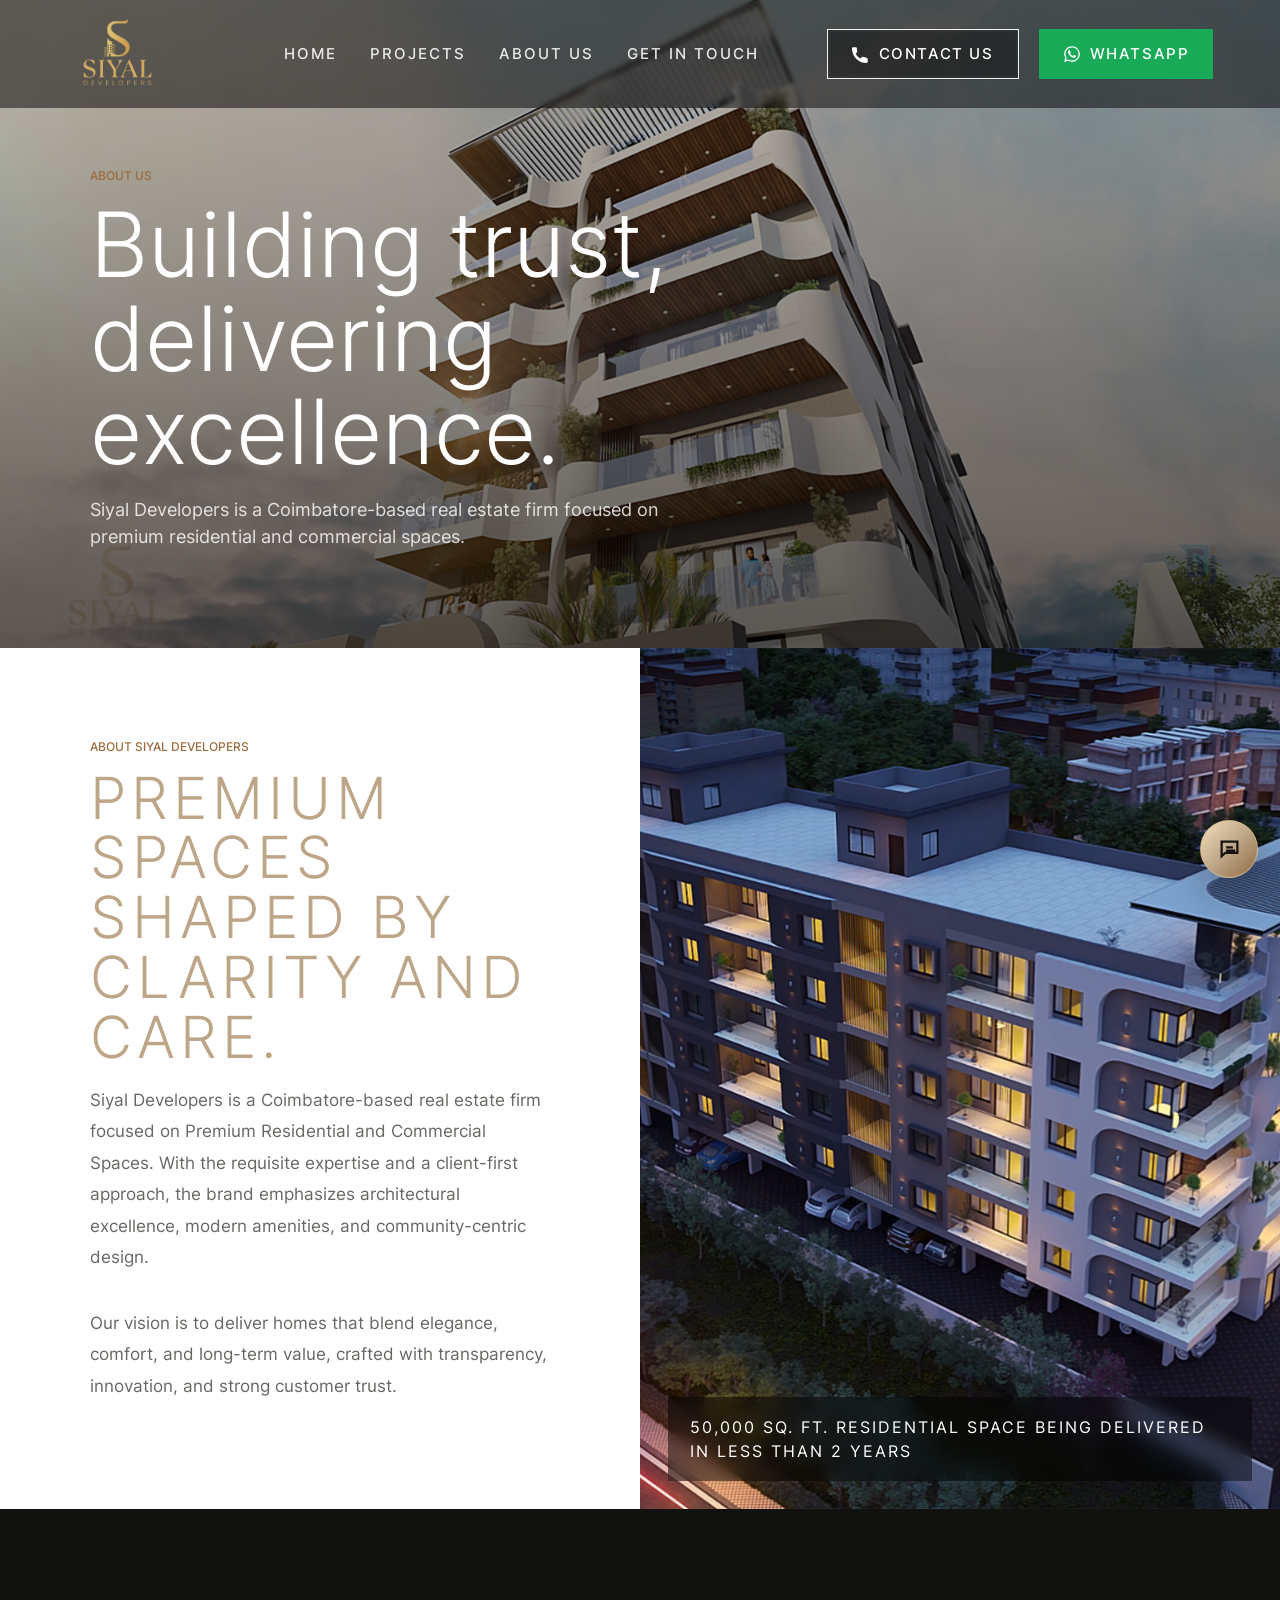
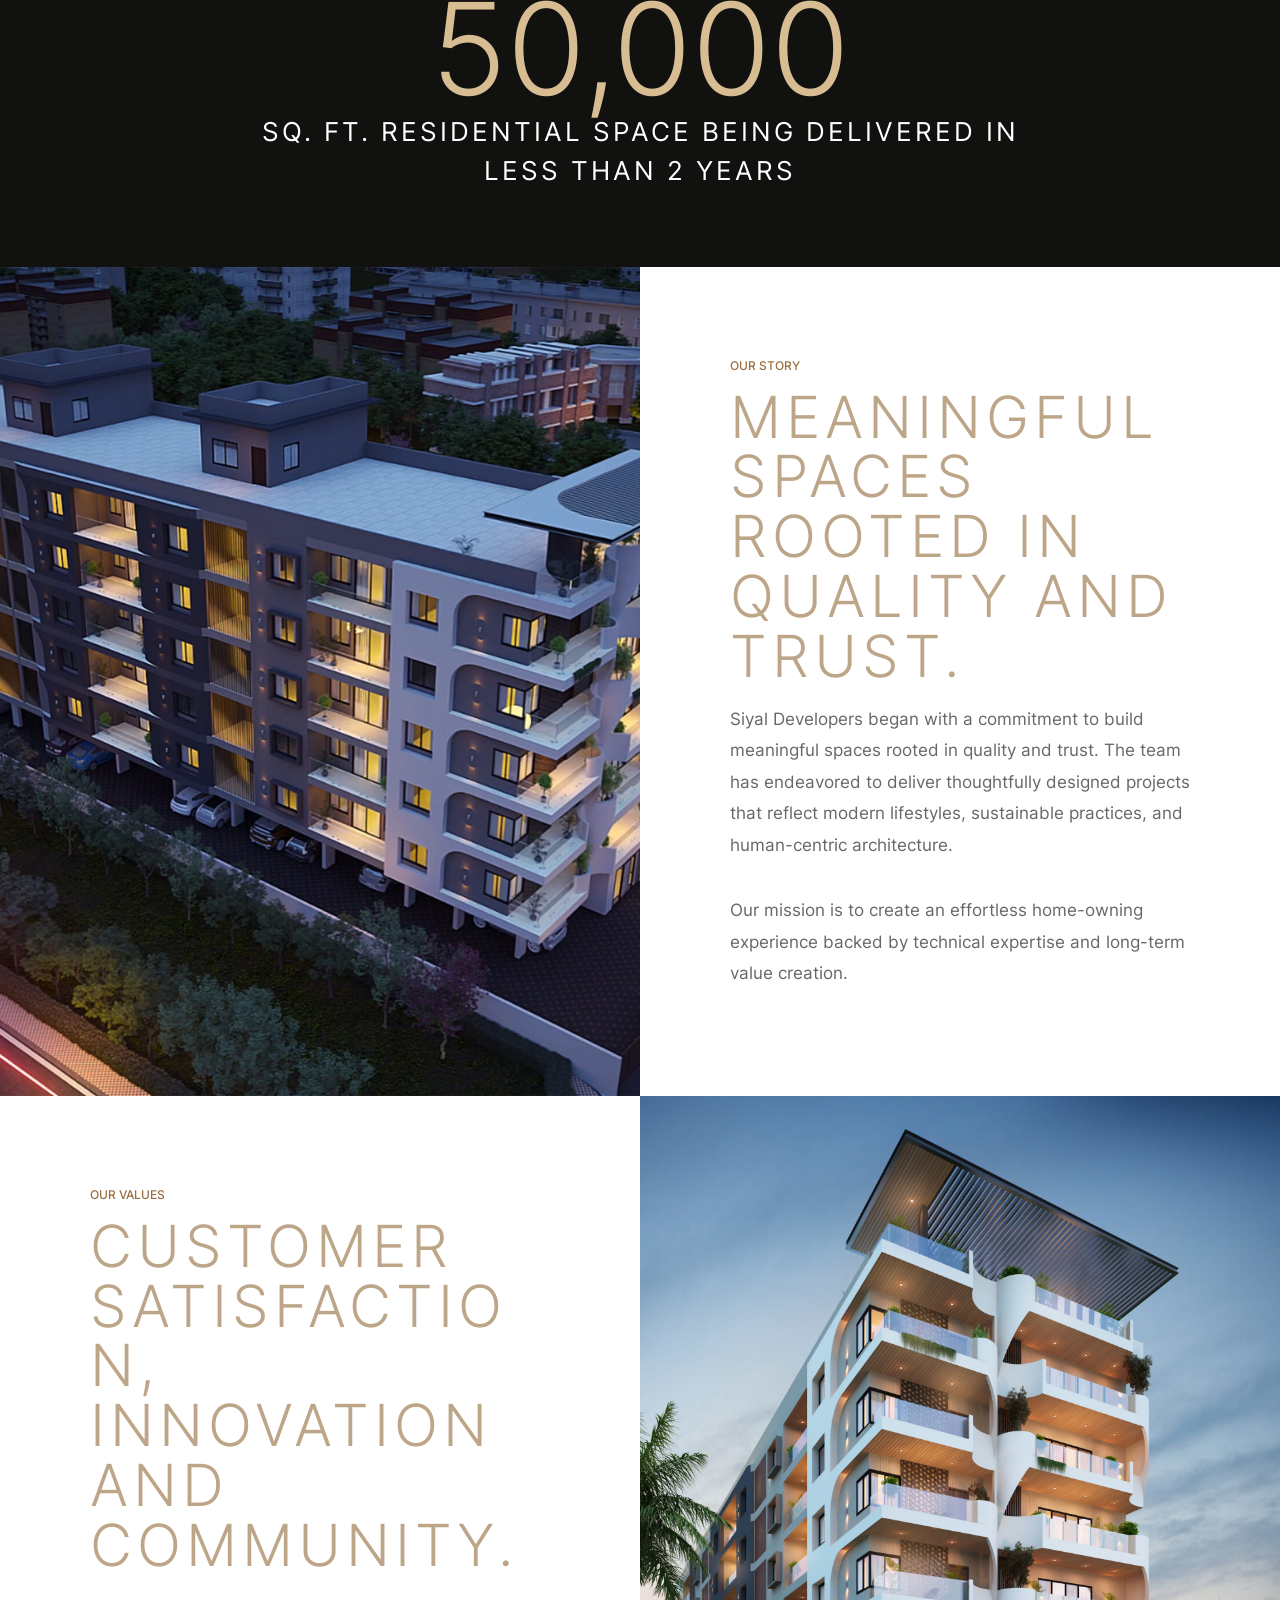
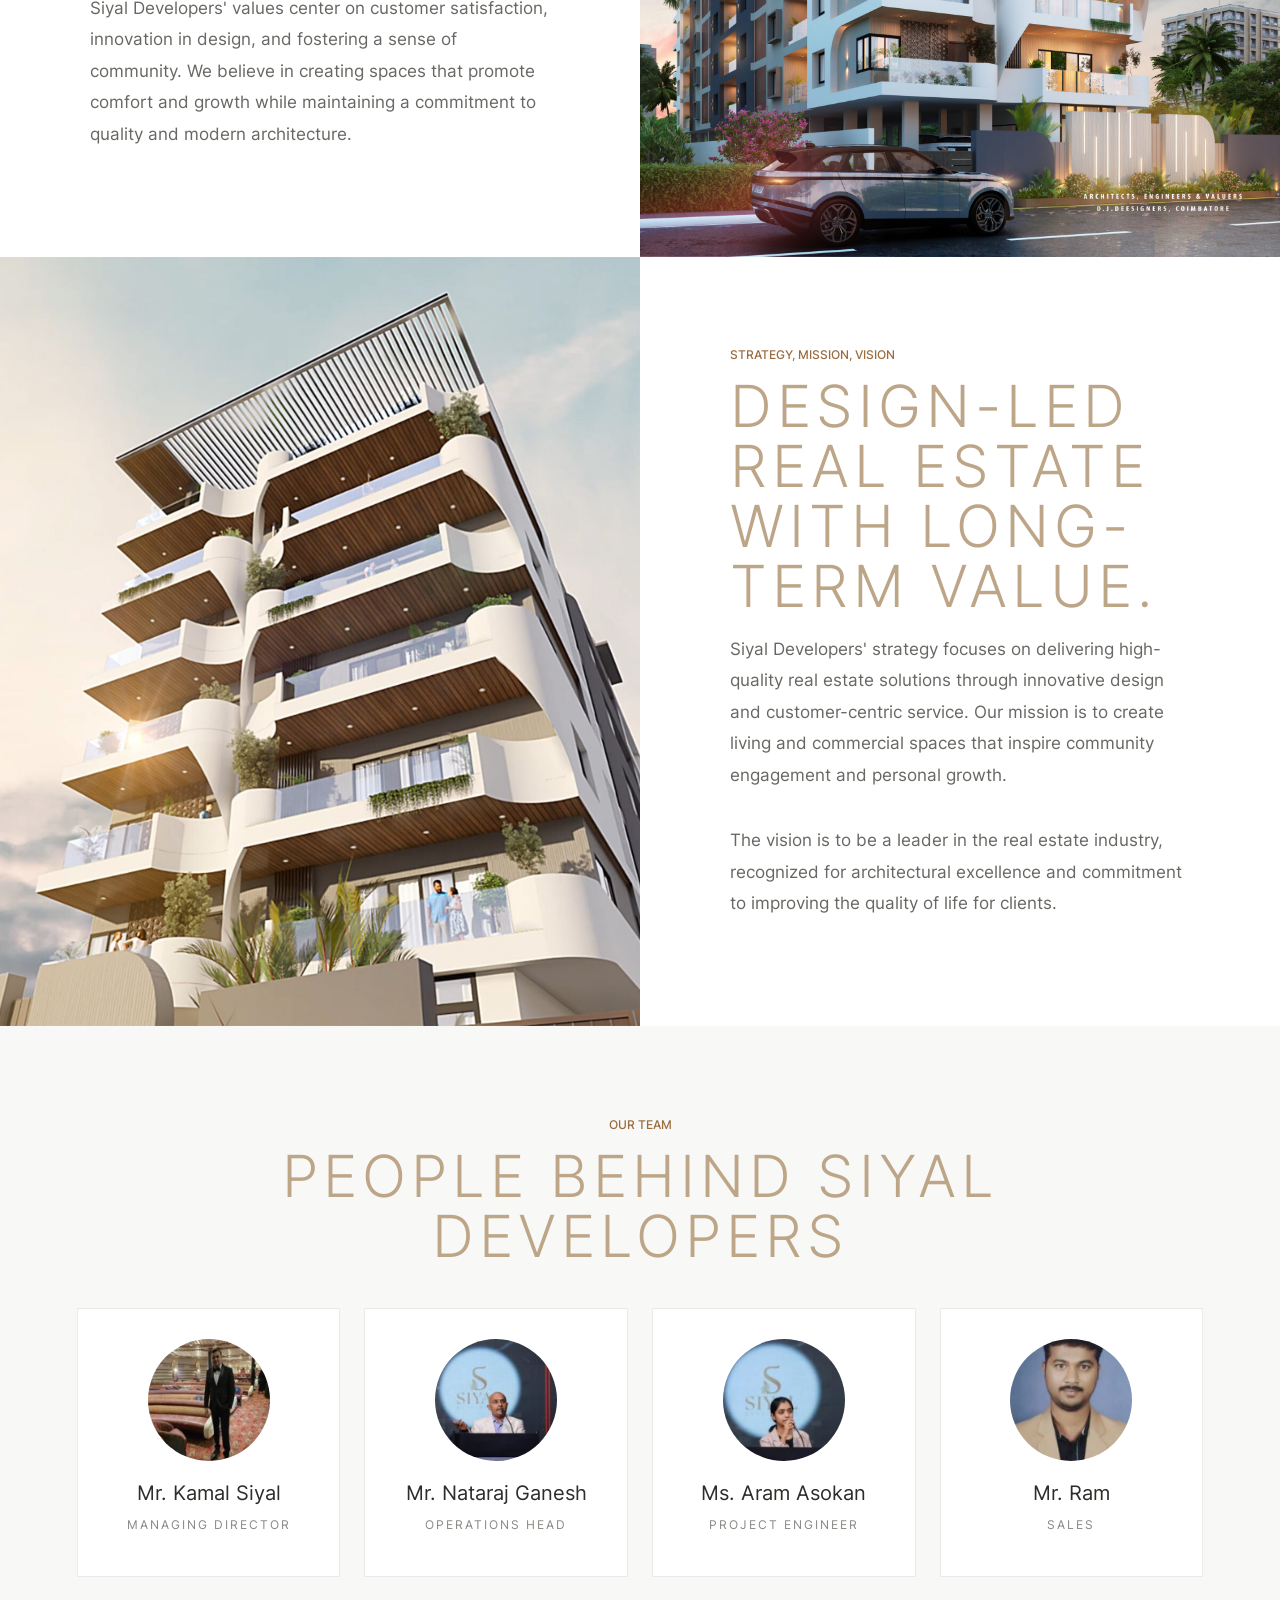
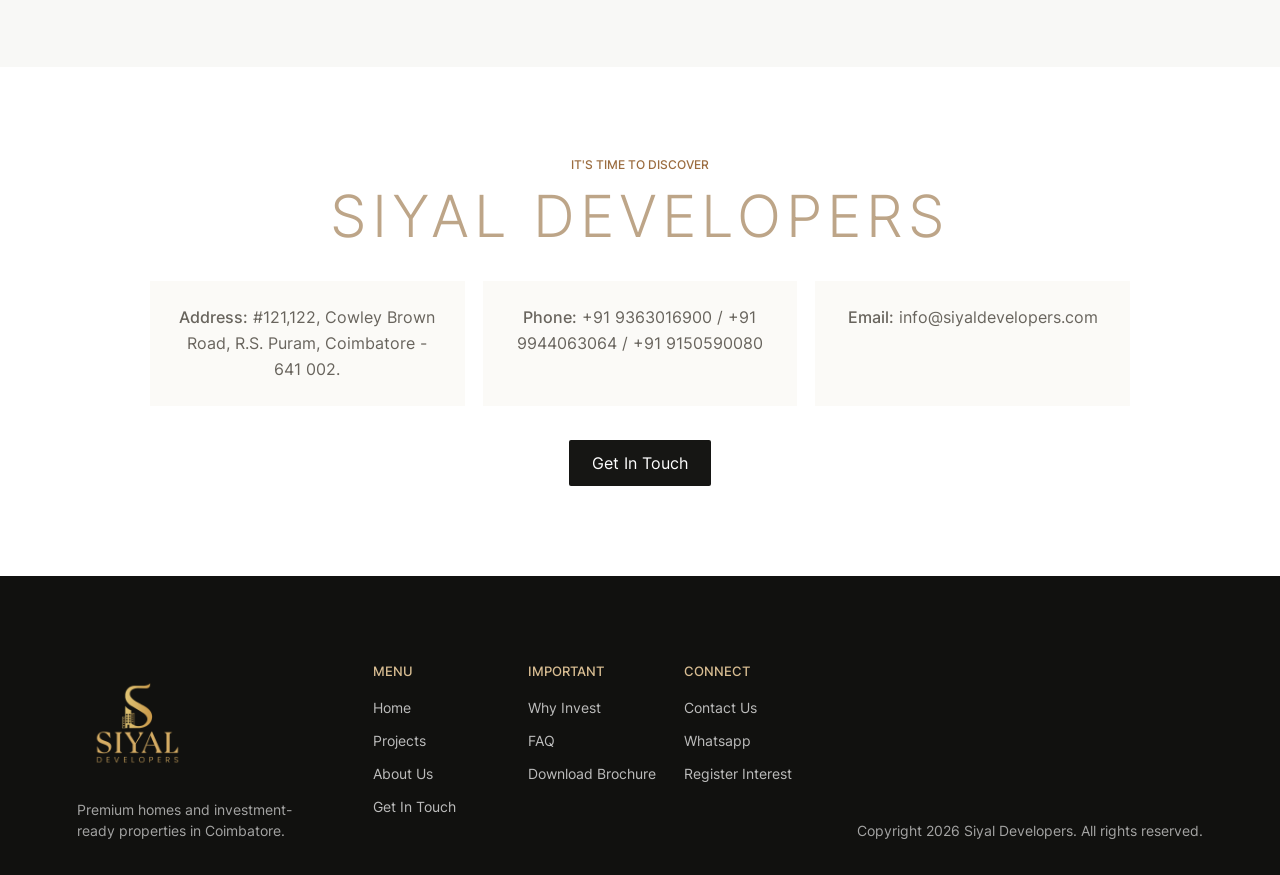
==== about.html @ ddb44e25 "Build fresh Siyal Developers website" ====
<!doctype html>
<html lang="en">
<head>
  <meta charset="utf-8">
  <meta name="viewport" content="width=device-width, initial-scale=1">
  <title>About Us | Siyal Developers</title>
  <meta name="description" content="About Siyal Developers, a Coimbatore-based real estate firm focused on premium residential and commercial spaces.">
  <link rel="icon" href="assets/images/favicon.png">
  <link rel="preload" href="assets/fonts/Inter-Regular.woff2" as="font" type="font/woff2" crossorigin>
  <link rel="stylesheet" href="assets/css/styles.css">
</head>
<body>
  <header class="site-header" data-header>
    <button class="menu-toggle" type="button" aria-label="Open menu" aria-controls="primary-nav" aria-expanded="false" data-menu-toggle>
      <span></span><span></span><span></span>
    </button>
    <a class="brand" href="index.html#home" aria-label="Siyal Developers home">
      <img src="assets/images/siyal-logo.png" alt="Siyal Developers">
    </a>
    <nav class="nav-links" id="primary-nav" data-nav>
      <a href="index.html#home">Home</a>
      <a href="projects.html">Projects</a>
      <a href="about.html">About Us</a>
      <a href="index.html#contact">Get In Touch</a>
    </nav>
    <div class="header-actions">
      <a class="contact-link" href="tel:+919363016900" aria-label="Call Siyal Developers">
        <svg class="nav-svg" viewBox="0 0 512 512" aria-hidden="true"><path d="M391.1 351.1c-26.2 0-51.9-4.1-76.1-12.1-11.8-4-25.1-.9-33.8 7.8l-46.9 35.4c-54.1-28.9-98.4-73.1-127.2-127.2l34.4-45.8c9.7-8.8 12.8-22.5 8.8-34.6-8.1-24.2-12.1-49.8-12.1-76.1 0-18.8-15.2-34.1-34.1-34.1H34.1C15.2 64.4 0 79.6 0 98.5 0 326.8 185.2 512 413.5 512c18.8 0 34.1-15.2 34.1-34.1v-70.7c-.1-18.8-15.3-34.1-34.2-34.1z"/></svg>
        <span class="desktop-label">Contact Us</span>
      </a>
      <a class="whatsapp-link" href="https://wa.me/919363016900?text=Hi" target="_blank" rel="noopener" aria-label="WhatsApp Siyal Developers">
        <svg class="nav-svg" viewBox="0 0 448 512" aria-hidden="true"><path d="M380.9 97.1C339 55.1 283.2 32 223.9 32 101.5 32 1.9 131.6 1.9 254c0 39.1 10.2 77.3 29.6 111L0 480l117.7-30.9c32.4 17.7 68.9 27 106.1 27h.1c122.3 0 224.1-99.6 224.1-222 0-59.3-25.2-115-67.1-157zm-157 341.6c-33.2 0-65.7-8.9-94-25.7l-6.7-4-69.8 18.3L72 359.2l-4.4-7c-18.5-29.4-28.2-63.3-28.2-98.2 0-101.7 82.8-184.5 184.6-184.5 49.3 0 95.6 19.2 130.4 54.1 34.8 34.9 56.2 81.2 56.1 130.5 0 101.8-84.9 184.6-186.6 184.6zm101.2-138.2c-5.5-2.8-32.8-16.2-37.9-18-5.1-1.9-8.8-2.8-12.5 2.8-3.7 5.5-14.3 18-17.6 21.8-3.2 3.7-6.5 4.2-12 1.4-32.6-16.3-54-29.1-75.5-66-5.7-9.8 5.7-9.1 16.3-30.3 1.8-3.7.9-6.9-.5-9.7-1.4-2.8-12.5-30.1-17.1-41.2-4.5-10.8-9.1-9.3-12.5-9.5-3.2-.2-6.9-.2-10.6-.2-3.7 0-9.7 1.4-14.8 6.9-5.1 5.5-19.4 19-19.4 46.3s19.9 53.7 22.6 57.4c2.8 3.7 39.1 59.7 94.8 83.8 35.2 15.2 49 16.5 66.6 13.9 10.7-1.6 32.8-13.4 37.4-26.4 4.6-13 4.6-24.1 3.2-26.4-1.3-2.5-5-3.9-10.5-6.6z"/></svg>
        <span class="desktop-label">Whatsapp</span>
      </a>
    </div>
  </header>

  <main class="about-page" data-page-content>
    <section class="about-hero">
      <div>
        <p class="eyebrow">About Us</p>
        <h1>Building trust, delivering excellence.</h1>
        <p>Siyal Developers is a Coimbatore-based real estate firm focused on premium residential and commercial spaces.</p>
      </div>
    </section>

    <section class="about-split">
      <div class="about-copy">
        <p class="eyebrow">About Siyal Developers</p>
        <h2>Premium spaces shaped by clarity and care.</h2>
        <p>Siyal Developers is a Coimbatore-based real estate firm focused on Premium Residential and Commercial Spaces. With the requisite expertise and a client-first approach, the brand emphasizes architectural excellence, modern amenities, and community-centric design.</p>
        <p>Our vision is to deliver homes that blend elegance, comfort, and long-term value, crafted with transparency, innovation, and strong customer trust.</p>
      </div>
      <div class="about-media about-video-fallback">
        <img src="assets/about/story-night-view.jpg" alt="Siyal residential night view">
        <span>50,000 Sq. ft. residential space being delivered in less than 2 years</span>
      </div>
    </section>

    <section class="about-stat">
      <strong>50,000</strong>
      <span>Sq. ft. residential space being delivered in less than 2 years</span>
    </section>

    <section class="about-split about-split-alt">
      <div class="about-media"><img src="assets/about/story-night-view.jpg" alt="Siyal project night view"></div>
      <div class="about-copy">
        <p class="eyebrow">Our Story</p>
        <h2>Meaningful spaces rooted in quality and trust.</h2>
        <p>Siyal Developers began with a commitment to build meaningful spaces rooted in quality and trust. The team has endeavored to deliver thoughtfully designed projects that reflect modern lifestyles, sustainable practices, and human-centric architecture.</p>
        <p>Our mission is to create an effortless home-owning experience backed by technical expertise and long-term value creation.</p>
      </div>
    </section>

    <section class="about-split">
      <div class="about-copy">
        <p class="eyebrow">Our Values</p>
        <h2>Customer satisfaction, innovation and community.</h2>
        <p>Siyal Developers' values center on customer satisfaction, innovation in design, and fostering a sense of community. We believe in creating spaces that promote comfort and growth while maintaining a commitment to quality and modern architecture.</p>
      </div>
      <div class="about-media"><img src="assets/about/values-view.jpg" alt="Siyal architectural view"></div>
    </section>

    <section class="about-split about-split-alt">
      <div class="about-media"><img src="assets/about/strategy-view.jpg" alt="Siyal project view"></div>
      <div class="about-copy">
        <p class="eyebrow">Strategy, Mission, Vision</p>
        <h2>Design-led real estate with long-term value.</h2>
        <p>Siyal Developers' strategy focuses on delivering high-quality real estate solutions through innovative design and customer-centric service. Our mission is to create living and commercial spaces that inspire community engagement and personal growth.</p>
        <p>The vision is to be a leader in the real estate industry, recognized for architectural excellence and commitment to improving the quality of life for clients.</p>
      </div>
    </section>

    <section class="team-section">
      <p class="eyebrow">Our Team</p>
      <h2>People behind Siyal Developers</h2>
      <div class="team-grid">
        <article><img src="assets/about/team-kamal.jpeg" alt="Mr. Kamal Siyal"><h3>Mr. Kamal Siyal</h3><p>Managing Director</p></article>
        <article><img src="assets/about/team-nataraj.jpeg" alt="Mr. Nataraj Ganesh"><h3>Mr. Nataraj Ganesh</h3><p>Operations Head</p></article>
        <article><img src="assets/about/team-aram.jpeg" alt="Ms. Aram Asokan"><h3>Ms. Aram Asokan</h3><p>Project Engineer</p></article>
        <article><img src="assets/about/team-ram.jpeg" alt="Mr. Ram"><h3>Mr. Ram</h3><p>Sales</p></article>
      </div>
    </section>

    <section class="about-contact">
      <div>
        <p class="eyebrow">It's time to discover</p>
        <h2>Siyal Developers</h2>
      </div>
      <div class="about-contact-grid">
        <p><strong>Address:</strong> #121,122, Cowley Brown Road, R.S. Puram, Coimbatore - 641 002.</p>
        <p><strong>Phone:</strong> +91 9363016900 / +91 9944063064 / +91 9150590080</p>
        <p><strong>Email:</strong> info@siyaldevelopers.com</p>
      </div>
      <button class="btn btn-dark" type="button" data-open-form>Get In Touch</button>
    </section>
  </main>

  <footer class="site-footer">
    <div>
      <img src="assets/images/siyal-logo.png" alt="Siyal Developers">
      <p>Premium homes and investment-ready properties in Coimbatore.</p>
    </div>
    <nav class="footer-columns">
      <div><h3>Menu</h3><a href="index.html#home">Home</a><a href="index.html#gallery">Projects</a><a href="about.html">About Us</a><a href="index.html#contact">Get In Touch</a></div>
      <div><h3>Important</h3><a href="index.html#invest">Why Invest</a><a href="index.html#faqs">FAQ</a><a href="#">Download Brochure</a></div>
      <div><h3>Connect</h3><a href="tel:+919363016900">Contact Us</a><a href="https://wa.me/919363016900" target="_blank" rel="noopener">Whatsapp</a><a href="index.html#contact">Register Interest</a></div>
    </nav>
    <p class="copyright">Copyright <span data-year></span> Siyal Developers. All rights reserved.</p>
  </footer>

  <button class="floating-form-btn" type="button" aria-label="Open enquiry form" data-open-form>
    <svg viewBox="0 0 24 24" aria-hidden="true"><path d="M4 4h16v12H8.7L4 20.3V4zm2 2v9.8l1.9-1.8H18V6H6zm3 3h6v2H9V9zm0 3h8v2H9v-2z"/></svg>
  </button>

  <div class="modal" data-modal aria-hidden="true">
    <div class="modal-backdrop" data-close-form></div>
    <div class="modal-dialog" role="dialog" aria-modal="true" aria-label="Register Interest">
      <button class="modal-close" type="button" aria-label="Close form" data-close-form>&times;</button>
      <p class="eyebrow">Register Interest</p>
      <h2>Speak with Siyal Developers</h2>
      <form class="lead-form" data-lead-form>
        <label>Name<input type="text" name="name" placeholder="Your name" required></label>
        <label>Phone<input type="tel" name="phone" placeholder="Phone number" required></label>
        <label>Email<input type="email" name="email" placeholder="Email address"></label>
        <label>Interest<select name="interest" required><option value="">Select interest</option><option>Buying a home</option><option>Investment</option><option>Site visit</option></select></label>
        <label>Message<textarea name="message" placeholder="Tell us what you are looking for"></textarea></label>
        <input type="hidden" name="source" value="About page popup">
        <button class="btn btn-dark" type="submit">Submit</button>
        <p class="form-status" data-form-status></p>
      </form>
    </div>
  </div>

  <script src="assets/js/app.js" defer></script>
</body>
</html>
---- assets/css/styles.css ----
@font-face {
  font-family: "Inter";
  src: url("../fonts/Inter-Regular.woff2") format("woff2");
  font-weight: 400;
  font-style: normal;
  font-display: swap;
}

@font-face {
  font-family: "Inter";
  src: url("../fonts/Inter-Medium.woff2") format("woff2");
  font-weight: 600;
  font-style: normal;
  font-display: swap;
}

@font-face {
  font-family: "Inter";
  src: url("../fonts/Inter-Light.woff2") format("woff2");
  font-weight: 300;
  font-style: normal;
  font-display: swap;
}

:root {
  --ink: #161614;
  --muted: #6b675d;
  --cream: #f7f2e9;
  --paper: #fffaf1;
  --stone: #d7cab6;
  --bronze: #9b6c3f;
  --olive: #46513b;
  --white: #ffffff;
  --shadow: 0 24px 70px rgba(24, 22, 18, 0.16);
}

* {
  box-sizing: border-box;
}

html {
  scroll-behavior: smooth;
  scroll-padding-top: 92px;
}

body {
  margin: 0;
  background: var(--paper);
  color: var(--ink);
  font-family: "Inter", Arial, sans-serif;
  line-height: 1.5;
}

body.menu-open,
body.modal-open {
  overflow: hidden;
}

img,
video {
  max-width: 100%;
  display: block;
}

button,
input,
select,
textarea {
  font: inherit;
}

a {
  color: inherit;
  text-decoration: none;
}

main > section,
#invest {
  scroll-margin-top: 92px;
}

.site-header {
  position: fixed;
  inset: 0 0 auto;
  z-index: 30;
  display: grid;
  grid-template-columns: 150px 1fr auto;
  align-items: center;
  gap: clamp(26px, 3vw, 48px);
  padding: 4px clamp(52px, 5.2vw, 100px);
  color: var(--white);
  background: rgba(0, 0, 0, 0.5);
  border-bottom: 0;
  backdrop-filter: blur(2px);
  transition: background 0.25s ease, color 0.25s ease, box-shadow 0.25s ease;
}

.site-header.is-scrolled,
.site-header.is-open {
  background: rgba(0, 0, 0, 0.5);
  color: var(--white);
  box-shadow: none;
  backdrop-filter: blur(2px);
}

.brand img {
  width: 100px;
  height: auto;
}

.nav-links {
  justify-self: center;
  display: flex;
  align-items: center;
  gap: clamp(26px, 2.6vw, 42px);
  font-size: 15px;
  font-weight: 600;
  letter-spacing: 2px;
  text-transform: uppercase;
}

.nav-links a {
  opacity: 0.88;
}

.nav-links a:hover {
  opacity: 1;
}

.nav-item {
  position: relative;
}

.dropdown {
  position: absolute;
  top: calc(100% + 16px);
  left: 50%;
  min-width: 190px;
  padding: 12px;
  background: rgba(255, 250, 241, 0.96);
  color: var(--ink);
  box-shadow: var(--shadow);
  transform: translate(-50%, 8px);
  opacity: 0;
  pointer-events: none;
  transition: opacity 0.2s ease, transform 0.2s ease;
}

.dropdown a {
  display: block;
  padding: 10px 12px;
  white-space: nowrap;
}

.has-dropdown:hover .dropdown,
.has-dropdown:focus-within .dropdown {
  opacity: 1;
  pointer-events: auto;
  transform: translate(-50%, 0);
}

.header-actions {
  display: flex;
  align-items: center;
  gap: 20px;
}

.contact-link,
.whatsapp-link {
  min-height: 50px;
  padding: 0 24px;
  display: inline-flex;
  align-items: center;
  justify-content: center;
  gap: 9px;
  color: var(--white);
  font-size: 15px;
  font-weight: 700;
  letter-spacing: 1.6px;
  text-transform: uppercase;
  white-space: nowrap;
}

.contact-link {
  border: 1px solid rgba(255, 255, 255, 0.92);
  background: rgba(255, 255, 255, 0.03);
  backdrop-filter: blur(2px);
}

.contact-link::before {
  content: none;
}

.whatsapp-link {
  background: #19aa58;
  backdrop-filter: blur(2px);
  color: var(--white);
}

.whatsapp-link::before {
  content: none;
}

.nav-svg {
  width: 18px;
  height: 18px;
  fill: currentColor;
  flex: 0 0 auto;
}

.btn {
  min-height: 46px;
  border: 1px solid transparent;
  border-radius: 2px;
  padding: 0 22px;
  display: inline-flex;
  align-items: center;
  justify-content: center;
  cursor: pointer;
  transition: transform 0.2s ease, background 0.2s ease, color 0.2s ease, border-color 0.2s ease;
  white-space: nowrap;
}

.btn:hover {
  transform: translateY(-1px);
}

.btn-dark {
  background: var(--ink);
  color: var(--white);
}

.btn-light {
  background: var(--white);
  color: var(--ink);
}

.btn-outline {
  color: var(--white);
  border-color: rgba(255, 255, 255, 0.7);
  background: rgba(255, 255, 255, 0.08);
}

.brochure-btn {
  position: relative;
  overflow: hidden;
  border: 1px solid rgba(216, 189, 146, 0.9);
  background: linear-gradient(135deg, #f4dfb9, #bda588 48%, #8f6b3f);
  color: #17130e;
  font-weight: 700;
  letter-spacing: 1.8px;
  text-transform: uppercase;
  box-shadow: 0 18px 42px rgba(0, 0, 0, 0.24);
}

.brochure-btn::after {
  content: "";
  position: absolute;
  inset: 0;
  background: linear-gradient(110deg, transparent 0%, rgba(255, 255, 255, 0.45) 45%, transparent 70%);
  transform: translateX(-120%);
  transition: transform 0.55s ease;
}

.brochure-btn:hover::after {
  transform: translateX(120%);
}

.menu-toggle {
  display: none;
  width: 34px;
  height: 38px;
  border: 0;
  background: transparent;
  color: inherit;
  align-items: center;
  justify-content: center;
  flex-direction: column;
  gap: 5px;
  transition: transform 0.2s ease;
}

.menu-toggle span {
  width: 18px;
  height: 1px;
  background: currentColor;
  transition: transform 0.25s ease, opacity 0.25s ease;
}

.site-header.is-open .menu-toggle span:nth-child(1) {
  transform: translateY(6px) rotate(45deg);
}

.site-header.is-open .menu-toggle span:nth-child(2) {
  opacity: 0;
}

.site-header.is-open .menu-toggle span:nth-child(3) {
  transform: translateY(-6px) rotate(-45deg);
}

.hero {
  position: relative;
  min-height: 100svh;
  overflow: hidden;
  display: flex;
  align-items: flex-end;
  justify-content: center;
  padding: 150px clamp(18px, 6vw, 90px) 58px;
  color: var(--white);
}

.hero-video,
.hero-shade {
  position: absolute;
  inset: 0;
  width: 100%;
  height: 100%;
}

.hero-video {
  object-fit: cover;
}

.hero-video-mobile {
  display: none;
}

.hero-shade {
  background: linear-gradient(180deg, rgba(0, 0, 0, 0.16), rgba(0, 0, 0, 0.04) 45%, rgba(0, 0, 0, 0.42));
}

.hero-content {
  position: relative;
  width: min(760px, 100%);
  display: flex;
  justify-content: center;
}

.eyebrow {
  margin: 0 0 13px;
  color: var(--bronze);
  font-size: 12px;
  font-weight: 600;
  letter-spacing: 0;
  text-transform: uppercase;
}

.hero .eyebrow {
  color: #f1d6a8;
}

h1,
h2,
h3,
p {
  overflow-wrap: anywhere;
}

h1,
h2,
h3 {
  margin: 0;
  line-height: 1.04;
  font-weight: 300;
  letter-spacing: 0;
}

h1 {
  font-size: clamp(42px, 8vw, 94px);
  max-width: 880px;
}

h2 {
  font-size: clamp(34px, 5vw, 64px);
}

h3 {
  font-size: 26px;
}

.hero-copy {
  width: min(560px, 100%);
  margin: 22px 0 0;
  color: rgba(255, 255, 255, 0.84);
  font-size: 18px;
}

.hero-buttons {
  display: flex;
  gap: 14px;
  flex-wrap: wrap;
  margin-top: 0;
}

.section-heading {
  width: min(900px, calc(100% - 36px));
  margin: 0 auto 38px;
}

.gallery-stack {
  padding: 0;
  background: var(--ink);
}

.stacked-scenes {
  width: 100%;
  margin: 0 auto;
}

.scene-card {
  position: sticky;
  top: 0;
  min-height: 100vh;
  margin-bottom: 0;
  overflow: hidden;
  background: #ddd2c1;
}

.scene-card img,
.scene-card picture {
  width: 100%;
  height: 100%;
}

.scene-card img {
  min-height: 100vh;
  object-fit: cover;
}

.scene-card span {
  position: absolute;
  left: clamp(22px, 6vw, 86px);
  top: 125px;
  bottom: auto;
  padding: 12px 18px;
  background: rgba(0, 0, 0, 0.42);
  backdrop-filter: blur(6px);
  color: var(--white);
  font-size: clamp(22px, 3vw, 42px);
  line-height: 1;
  font-weight: 500;
  text-transform: uppercase;
  letter-spacing: 0;
  text-shadow: 0 18px 45px rgba(0, 0, 0, 0.35);
  transform: translateY(0);
  transition: transform 0.28s ease, background 0.28s ease, letter-spacing 0.28s ease;
}

.scene-card:hover span {
  background: rgba(0, 0, 0, 0.56);
  transform: translateY(-6px);
  letter-spacing: 1.5px;
}

.scene-card img {
  transition: transform 0.7s ease, filter 0.7s ease;
}

.scene-card:hover img {
  transform: scale(1.035);
  filter: saturate(1.05) contrast(1.04);
}

.split-info {
  display: grid;
  grid-template-columns: 1fr 1fr;
  background: #f8f8f6;
  border-top: 1px solid rgba(0, 0, 0, 0.08);
  border-bottom: 1px solid rgba(0, 0, 0, 0.08);
}

.info-panel {
  min-height: 620px;
  padding: clamp(54px, 6vw, 82px) clamp(20px, 3.5vw, 64px);
  background: #fbfbfa;
  color: #8a8885;
  display: grid;
  align-content: center;
  text-align: center;
  border-right: 1px solid rgba(0, 0, 0, 0.18);
  transition: transform 0.28s ease, box-shadow 0.28s ease, background 0.28s ease;
}

.info-panel:last-child {
  border-right: 0;
}

.info-panel:hover {
  transform: translateY(-4px);
  background: #ffffff;
  box-shadow: 0 24px 70px rgba(27, 24, 20, 0.08);
  z-index: 1;
}

.why-kicker {
  margin: 0 0 24px;
  color: #898989;
  font-size: 23px;
  font-weight: 700;
  letter-spacing: 7px;
  text-transform: uppercase;
}

.info-panel h2 {
  margin: 0 auto 48px;
  color: #bda588;
  font-size: clamp(34px, 4.1vw, 58px);
  font-weight: 300;
  letter-spacing: 12px;
  text-transform: uppercase;
}

.benefit-grid {
  display: grid;
  grid-template-columns: repeat(4, minmax(0, 1fr));
  gap: 0;
  margin-top: 0;
  border-top: 1px solid rgba(137, 137, 137, 0.34);
  border-left: 1px solid rgba(137, 137, 137, 0.34);
}

.benefit-item {
  min-height: 176px;
  padding: 26px 14px 22px;
  border-right: 1px solid rgba(137, 137, 137, 0.34);
  border-bottom: 1px solid rgba(137, 137, 137, 0.34);
  background: transparent;
  display: flex;
  flex-direction: column;
  align-items: center;
  justify-content: center;
  gap: 13px;
  transition: background 0.24s ease, transform 0.24s ease, box-shadow 0.24s ease;
}

.benefit-item:hover {
  background: #ffffff;
  transform: translateY(-5px);
  box-shadow: 0 18px 44px rgba(33, 28, 22, 0.09);
}

.benefit-item img {
  width: 42px;
  height: 42px;
  object-fit: contain;
  opacity: 1;
  filter: sepia(0.24) saturate(0.7);
}

.benefit-item strong {
  color: #bda588;
  font-size: 34px;
  line-height: 1;
  font-weight: 700;
}

.benefit-item span {
  color: #8a8885;
  font-size: 11px;
  font-weight: 600;
  line-height: 1.22;
  letter-spacing: 2px;
  text-transform: uppercase;
}

.leadership {
  padding: 0;
  background: #ffffff;
  display: grid;
  grid-template-columns: 1fr 1fr;
  align-items: stretch;
  gap: 0;
  min-height: 560px;
}

.leader-image {
  min-height: 560px;
  overflow: hidden;
}

.leader-image img {
  width: 100%;
  height: 100%;
  object-fit: cover;
  object-position: center;
  transform: scale(1);
  transition: transform 1.2s ease, filter 1.2s ease;
}

.leadership.is-zoomed .leader-image img,
.leadership:hover .leader-image img {
  transform: scale(1.055);
  filter: saturate(1.04) contrast(1.03);
}

.leader-content {
  display: grid;
  align-content: center;
  justify-items: center;
  text-align: center;
  padding: clamp(48px, 7vw, 96px);
  background: #ffffff;
  box-shadow: inset 20px 0 55px rgba(0, 0, 0, 0.03);
}

.leader-content p {
  margin: 0 0 24px;
  color: #4e4d4d;
  font-size: clamp(13px, 1.28vw, 20px);
  font-weight: 600;
  letter-spacing: 7px;
  text-transform: uppercase;
}

.leader-content h2 {
  margin: 0 0 26px;
  color: #bda588;
  font-size: clamp(32px, 4vw, 51px);
  font-weight: 300;
  letter-spacing: 8px;
  text-transform: uppercase;
}

.leader-content .btn {
  min-width: 260px;
  background: #555555;
  letter-spacing: 1.8px;
  text-transform: uppercase;
  box-shadow: 0 16px 38px rgba(0, 0, 0, 0.12);
}

.leader-content .btn:hover {
  background: #2f2f2f;
}
.contact-section {
  display: grid;
  grid-template-columns: 1fr 1fr;
  min-height: 760px;
  background: #fbf7ef;
}

.contact-form-wrap {
  padding: clamp(46px, 7vw, 92px);
  align-self: center;
}

.lead-form {
  display: grid;
  gap: 16px;
  margin-top: 30px;
}

.lead-form label {
  display: grid;
  gap: 8px;
  color: var(--muted);
  font-size: 13px;
}

.lead-form input,
.lead-form select,
.lead-form textarea {
  width: 100%;
  min-height: 52px;
  border: 1px solid #d9cbb6;
  background: var(--white);
  color: var(--ink);
  padding: 0 14px;
  outline: none;
}

.lead-form textarea {
  min-height: 112px;
  padding-top: 14px;
  resize: vertical;
}

.lead-form input:focus,
.lead-form select:focus,
.lead-form textarea:focus {
  border-color: var(--bronze);
}

.form-status {
  min-height: 22px;
  margin: 0;
  color: var(--olive);
  font-size: 13px;
}

.form-status.is-error {
  color: #a33b2f;
}

.contact-image {
  min-height: 760px;
}

.contact-image img {
  width: 100%;
  height: 100%;
  object-fit: cover;
}

.faq-section {
  padding: clamp(64px, 8vw, 110px) 0;
  background: var(--ink);
  color: var(--white);
}

.faq-section .section-heading {
  color: var(--white);
}

.faq-list {
  width: min(960px, calc(100% - 36px));
  margin: 0 auto;
  border-top: 1px solid rgba(255, 255, 255, 0.18);
}

.faq-item {
  border-bottom: 1px solid rgba(255, 255, 255, 0.18);
}

.faq-item button {
  width: 100%;
  min-height: 82px;
  padding: 0;
  border: 0;
  background: transparent;
  color: var(--white);
  display: flex;
  align-items: center;
  justify-content: space-between;
  text-align: left;
  cursor: pointer;
  font-size: 21px;
}

.faq-item button::after {
  content: "+";
  width: 36px;
  height: 36px;
  border: 1px solid rgba(255, 255, 255, 0.35);
  display: grid;
  place-items: center;
  flex: 0 0 auto;
  margin-left: 18px;
}

.faq-item.is-open button::after {
  content: "-";
}

.faq-answer {
  max-height: 0;
  overflow: hidden;
  color: rgba(255, 255, 255, 0.74);
  transition: max-height 0.25s ease, padding 0.25s ease;
}

.faq-item.is-open .faq-answer {
  max-height: 520px;
  padding-bottom: 28px;
}

.site-footer {
  padding: clamp(54px, 7vw, 90px) clamp(18px, 6vw, 90px) 34px;
  background: #11110f;
  color: var(--white);
  display: grid;
  grid-template-columns: 0.8fr 1.4fr auto;
  gap: 44px;
  align-items: start;
}

.site-footer img {
  width: 120px;
  margin-bottom: 14px;
}

.site-footer p {
  margin: 0;
  color: rgba(255, 255, 255, 0.62);
  font-size: 14px;
}

.footer-columns {
  display: grid;
  grid-template-columns: repeat(3, minmax(0, 1fr));
  gap: 26px;
  font-size: 14px;
}

.footer-columns div {
  display: grid;
  gap: 12px;
  align-content: start;
}

.footer-columns h3 {
  margin-bottom: 6px;
  color: #d8bd92;
  font-size: 13px;
  font-weight: 600;
  text-transform: uppercase;
}

.footer-columns a {
  color: rgba(255, 255, 255, 0.72);
}

.footer-columns a:hover {
  color: var(--white);
}

.copyright {
  text-align: right;
  align-self: end;
}

.modal {
  position: fixed;
  inset: 0;
  z-index: 60;
  display: none;
  place-items: center;
  padding: 18px;
}

.floating-form-btn {
  position: fixed;
  right: 22px;
  bottom: 22px;
  z-index: 45;
  width: 58px;
  height: 58px;
  border: 1px solid rgba(216, 189, 146, 0.75);
  border-radius: 50%;
  background: linear-gradient(135deg, #f4dfb9, #bda588 52%, #8f6b3f);
  color: #17130e;
  display: grid;
  place-items: center;
  cursor: pointer;
  box-shadow: 0 18px 44px rgba(0, 0, 0, 0.28);
  transition: transform 0.22s ease, box-shadow 0.22s ease;
}

.floating-form-btn:hover {
  transform: translateY(-4px) scale(1.04);
  box-shadow: 0 24px 56px rgba(0, 0, 0, 0.34);
}

.floating-form-btn svg {
  width: 27px;
  height: 27px;
  fill: currentColor;
}

.modal.is-open {
  display: grid;
}

.modal-backdrop {
  position: absolute;
  inset: 0;
  background: rgba(0, 0, 0, 0.62);
}

.modal-dialog {
  position: relative;
  width: min(520px, 100%);
  max-height: calc(100svh - 36px);
  overflow: auto;
  background: var(--paper);
  padding: 34px;
  box-shadow: var(--shadow);
}

.modal-dialog h2 {
  font-size: 38px;
}

.modal-close {
  position: absolute;
  top: 14px;
  right: 14px;
  width: 42px;
  height: 42px;
  border: 1px solid #d8cbb8;
  background: transparent;
  cursor: pointer;
  font-size: 26px;
  line-height: 1;
}

.about-page {
  background: #fbfaf7;
}

.about-hero {
  min-height: 72vh;
  padding: 150px clamp(18px, 7vw, 110px) 80px;
  display: flex;
  align-items: end;
  color: var(--white);
  background:
    linear-gradient(180deg, rgba(0, 0, 0, 0.24), rgba(0, 0, 0, 0.64)),
    url("../about/strategy-view.jpg") center/cover;
}

.projects-hero {
  min-height: 58vh;
  background:
    linear-gradient(180deg, rgba(0, 0, 0, 0.18), rgba(0, 0, 0, 0.58)),
    url("../images/wide-view.webp") center/cover;
}

.about-hero > div {
  width: min(820px, 100%);
}

.about-hero h1 {
  font-size: clamp(48px, 7vw, 94px);
}

.about-hero p:last-child {
  width: min(620px, 100%);
  color: rgba(255, 255, 255, 0.82);
  font-size: 18px;
}

.about-split {
  display: grid;
  grid-template-columns: 1fr 1fr;
  min-height: 620px;
  background: #ffffff;
}

.about-copy {
  padding: clamp(48px, 7vw, 100px);
  display: grid;
  align-content: center;
}

.about-copy h2,
.team-section h2,
.about-contact h2 {
  color: #bda588;
  font-size: clamp(36px, 4.5vw, 62px);
  font-weight: 300;
  letter-spacing: 5px;
  text-transform: uppercase;
}

.about-copy p:not(.eyebrow) {
  color: #696763;
  font-size: 17px;
  line-height: 1.85;
}

.about-media {
  min-height: 620px;
  position: relative;
  overflow: hidden;
}

.about-media img {
  width: 100%;
  height: 100%;
  object-fit: cover;
  transition: transform 0.8s ease, filter 0.8s ease;
}

.about-media:hover img {
  transform: scale(1.04);
  filter: contrast(1.04) saturate(1.06);
}

.about-video-fallback span {
  position: absolute;
  left: 28px;
  right: 28px;
  bottom: 28px;
  padding: 18px 22px;
  color: #ffffff;
  background: rgba(0, 0, 0, 0.46);
  backdrop-filter: blur(8px);
  font-size: 16px;
  letter-spacing: 2px;
  text-transform: uppercase;
}

.about-stat {
  padding: clamp(48px, 6vw, 82px) 18px;
  display: grid;
  justify-items: center;
  text-align: center;
  background: #11110f;
  color: #ffffff;
}

.about-stat strong {
  color: #d8bd92;
  font-size: clamp(64px, 10vw, 140px);
  line-height: 1;
  font-weight: 300;
}

.about-stat span {
  max-width: 820px;
  font-size: clamp(18px, 2vw, 28px);
  letter-spacing: 3px;
  text-transform: uppercase;
}

.team-section {
  padding: clamp(64px, 7vw, 100px) clamp(18px, 6vw, 90px);
  text-align: center;
  background: #f8f8f6;
}

.team-grid {
  margin-top: 42px;
  display: grid;
  grid-template-columns: repeat(4, minmax(0, 1fr));
  gap: 24px;
}

.team-grid article {
  padding: 30px 18px;
  background: #ffffff;
  border: 1px solid rgba(0, 0, 0, 0.08);
  transition: transform 0.24s ease, box-shadow 0.24s ease;
}

.team-grid article:hover {
  transform: translateY(-6px);
  box-shadow: 0 22px 55px rgba(27, 24, 20, 0.1);
}

.team-grid img {
  width: 122px;
  height: 122px;
  margin: 0 auto 22px;
  border-radius: 50%;
  object-fit: cover;
}

.team-grid h3 {
  color: #2e2d2b;
  font-size: 20px;
  font-weight: 500;
}

.team-grid p {
  color: #8a8885;
  text-transform: uppercase;
  letter-spacing: 2px;
  font-size: 12px;
}

.about-contact {
  padding: clamp(64px, 7vw, 100px) clamp(18px, 6vw, 90px);
  background: #ffffff;
  text-align: center;
}

.about-contact-grid {
  width: min(980px, 100%);
  margin: 34px auto;
  display: grid;
  grid-template-columns: repeat(3, minmax(0, 1fr));
  gap: 18px;
}

.about-contact-grid p {
  margin: 0;
  padding: 24px;
  background: #fbfaf7;
  color: #68645d;
  line-height: 1.6;
}

@media (max-width: 980px) {
  .about-split,
  .about-contact-grid,
  .team-grid {
    grid-template-columns: 1fr;
  }

  .about-split-alt .about-media {
    order: 2;
  }

  .about-split-alt .about-copy {
    order: 1;
  }

  .about-media,
  .about-split {
    min-height: auto;
  }

  .about-media {
    min-height: 360px;
  }
}

@media (max-width: 980px) {
  .site-header {
    display: flex;
    align-items: center;
    justify-content: flex-start;
    gap: 10px;
    padding: 10px 12px 10px 8px;
    min-height: 57px;
    background: rgba(0, 0, 0, 0.5);
    border-bottom: 0;
    backdrop-filter: blur(2px);
  }

  .nav-links {
    position: fixed;
    inset: 0 auto 0 0;
    width: min(68vw, 245px);
    height: 100svh;
    display: flex;
    padding: 92px 22px 28px;
    background:
      linear-gradient(160deg, rgba(21, 18, 14, 0.98), rgba(70, 55, 37, 0.94)),
      radial-gradient(circle at top left, rgba(216, 189, 146, 0.22), transparent 44%);
    color: var(--white);
    border-right: 1px solid rgba(216, 189, 146, 0.35);
    box-shadow: 28px 0 80px rgba(0, 0, 0, 0.42);
    backdrop-filter: blur(14px);
    flex-direction: column;
    align-items: stretch;
    justify-content: flex-start;
    max-height: none;
    overflow-y: auto;
    transform: translateX(-105%);
    transition: transform 0.32s ease;
  }

  .nav-links::before {
    content: "Siyal Developers";
    margin-bottom: 28px;
    color: #d8bd92;
    font-size: 11px;
    font-weight: 700;
    letter-spacing: 3px;
    text-transform: uppercase;
  }

  .nav-links > a,
  .nav-links .nav-item > a {
    padding: 16px 0;
    border-bottom: 1px solid rgba(216, 189, 146, 0.18);
    color: rgba(255, 255, 255, 0.86);
    font-size: 14px;
    letter-spacing: 2.4px;
  }

  .nav-links > a:hover,
  .nav-links .nav-item > a:hover {
    color: #d8bd92;
    transform: translateX(5px);
  }

  .dropdown {
    position: static;
    min-width: 0;
    padding: 4px 0 0 14px;
    background: transparent;
    box-shadow: none;
    color: inherit;
    transform: none;
    opacity: 1;
    pointer-events: auto;
  }

  .site-header.is-open .nav-links {
    transform: translateX(0);
  }

  .header-actions {
    display: flex !important;
    position: fixed;
    top: 50%;
    right: 12px;
    margin-left: 0;
    gap: 10px;
    z-index: 60;
    transform: translateY(-50%);
    align-items: center;
  }

  .brand img {
    width: 83px;
  }

  .desktop-label {
    display: none;
  }

  .menu-toggle {
    display: inline-flex;
    position: relative;
    z-index: 80;
  }

  .site-header.is-open .menu-toggle {
    position: fixed;
    top: 16px;
    left: 14px;
    color: var(--white);
  }

  .contact-link,
  .whatsapp-link {
    width: 34px;
    height: 34px;
    min-height: auto;
    padding: 0;
    border: 0;
    background: transparent !important;
    box-shadow: none;
    backdrop-filter: none;
    -webkit-backdrop-filter: none;
    letter-spacing: 0;
  }

  .nav-svg {
    width: 22px;
    height: 22px;
  }

  .whatsapp-link {
    color: #35c66a;
  }

  .split-info,
  .contact-section,
  .site-footer {
    grid-template-columns: 1fr;
  }

  .contact-image {
    min-height: 380px;
  }

  .site-footer,
  .copyright {
    text-align: left;
  }

  .footer-columns {
    grid-template-columns: 1fr;
  }

  .site-footer nav {
    justify-content: flex-start;
  }
}

@media (max-width: 767px) {
  .floating-form-btn {
    right: 16px;
    bottom: 16px;
    width: 52px;
    height: 52px;
  }

  .hero {
    min-height: 100svh;
    overflow: visible;
    padding: 112px 18px 42px;
  }

  h1 {
    font-size: clamp(36px, 11vw, 48px);
  }

  .hero-content,
  .hero-copy {
    width: 100%;
    max-width: 354px;
  }

  .hero-copy {
    font-size: 16px;
  }

  .hero-video-desktop {
    display: none;
  }

  .hero-video-mobile {
    display: block;
  }

  .hero-buttons {
    flex-direction: column;
    align-items: stretch;
  }

  .btn {
    width: 100%;
  }

  .gallery-stack {
    padding-top: 0;
  }

  .scene-card {
    top: 0;
    min-height: 100vh;
  }

  .scene-card img {
    min-height: 100vh;
  }

  .scene-card span {
    top: 84px;
    left: 18px;
    font-size: 24px;
  }

  .info-panel {
    min-height: auto;
    padding: 54px 18px;
    border-right: 0;
    border-bottom: 1px solid rgba(0, 0, 0, 0.12);
  }

  .benefit-grid {
    grid-template-columns: repeat(2, minmax(0, 1fr));
  }

  .leadership {
    grid-template-columns: 1fr;
    min-height: auto;
  }

  .leader-image {
    min-height: 360px;
  }

  .leader-content {
    padding: 46px 18px;
  }

  .leader-content p {
    font-size: 11px;
    letter-spacing: 3px;
  }

  .leader-content h2 {
    font-size: 27px;
    letter-spacing: 4px;
  }

  .info-panel h2 {
    margin-bottom: 34px;
    font-size: 32px;
    letter-spacing: 5px;
  }

  .why-kicker {
    font-size: 17px;
    letter-spacing: 5px;
  }

  .benefit-item {
    min-height: 148px;
    padding: 20px 10px;
  }

  .benefit-item span {
    font-size: 13px;
    letter-spacing: 1.2px;
  }

  .contact-image {
    display: none;
  }

  .contact-section {
    min-height: auto;
  }

  .contact-form-wrap {
    padding: 58px 18px;
  }

  .faq-item button {
    min-height: 74px;
    font-size: 18px;
  }

  .modal-dialog {
    padding: 28px 18px;
  }
}
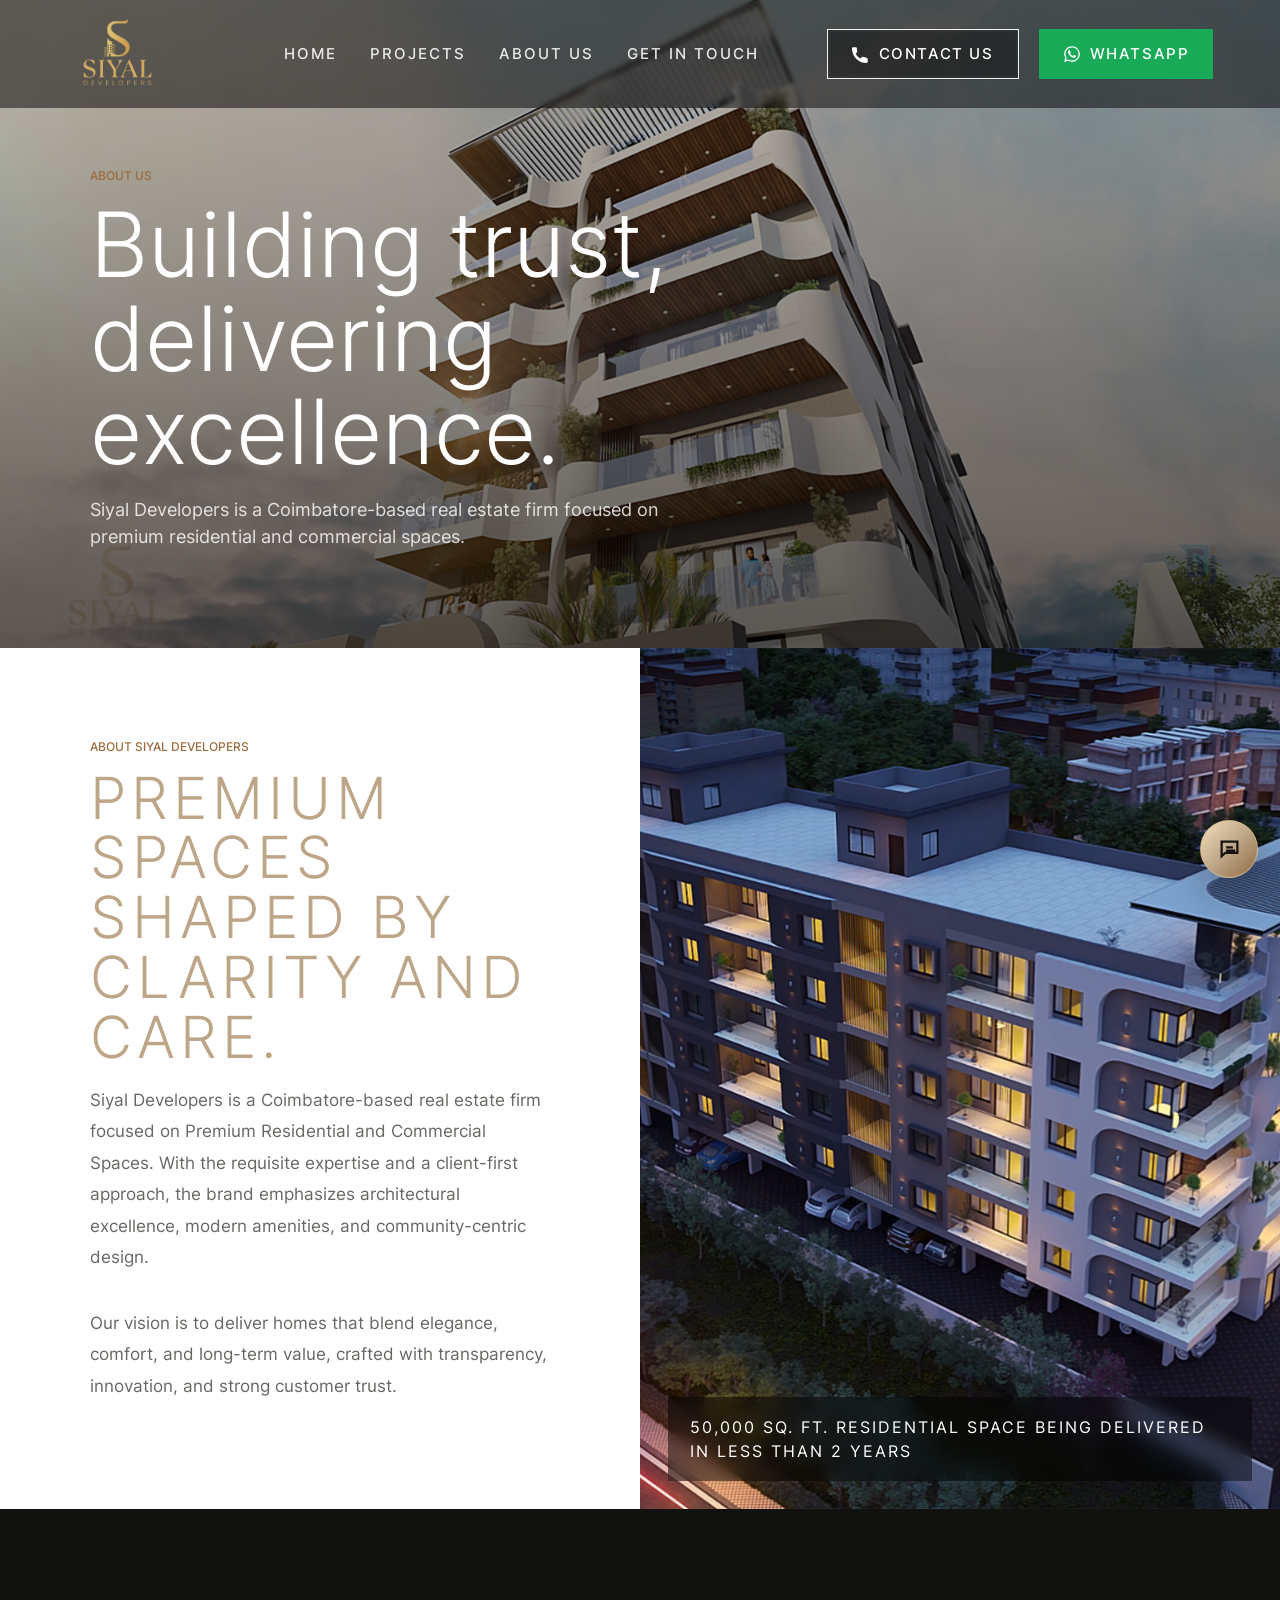
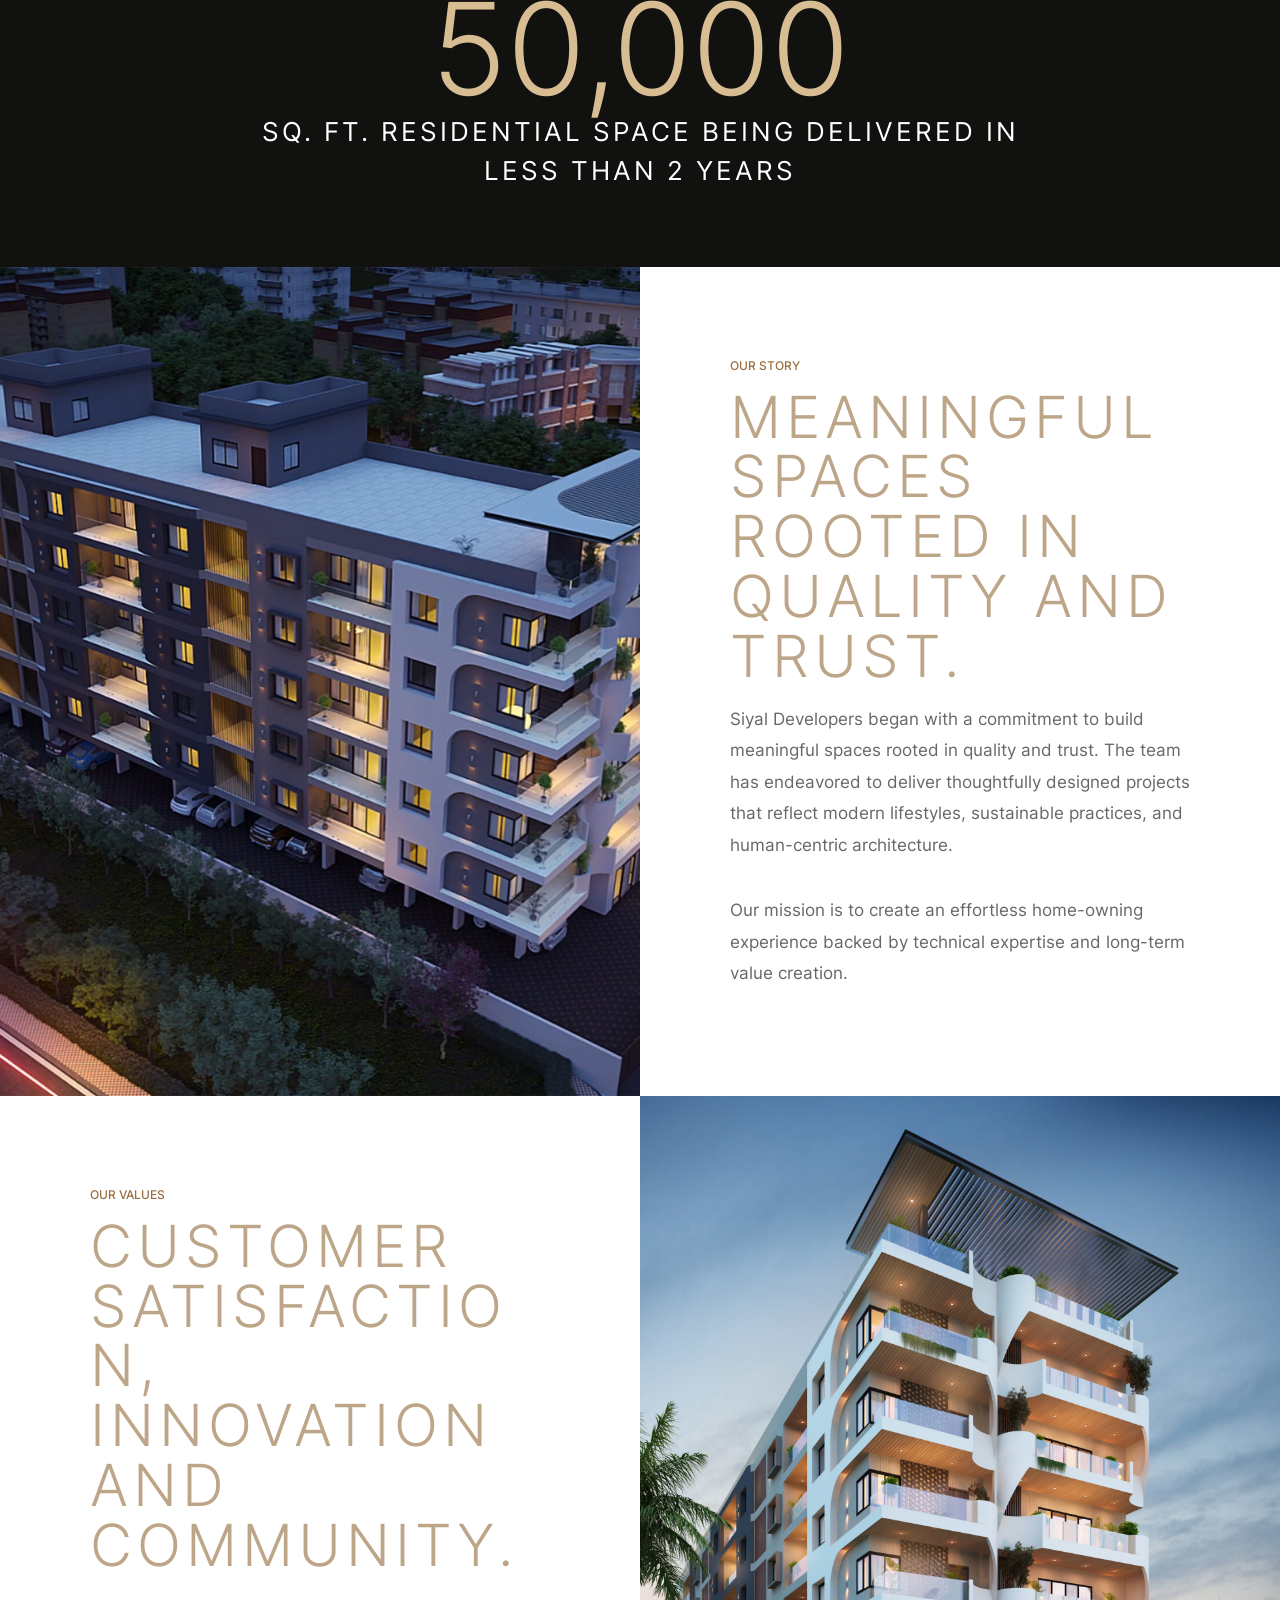
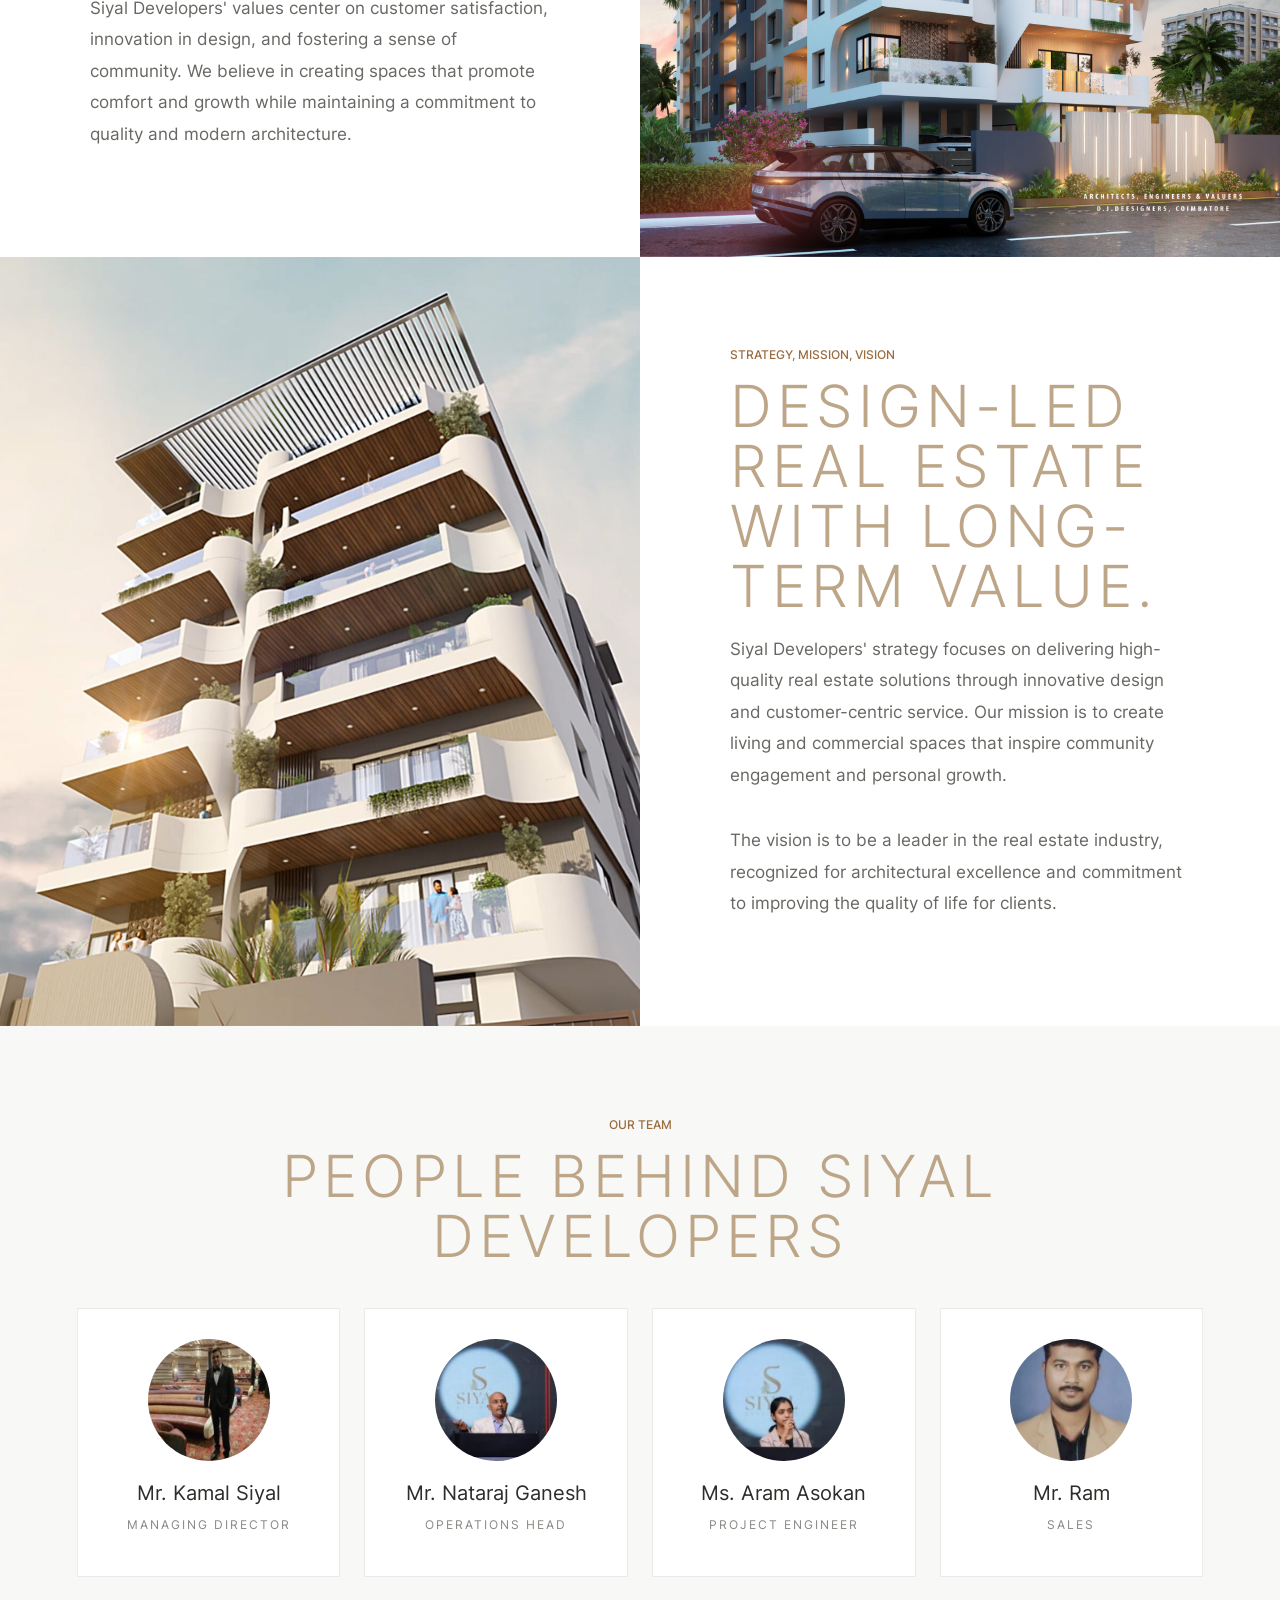
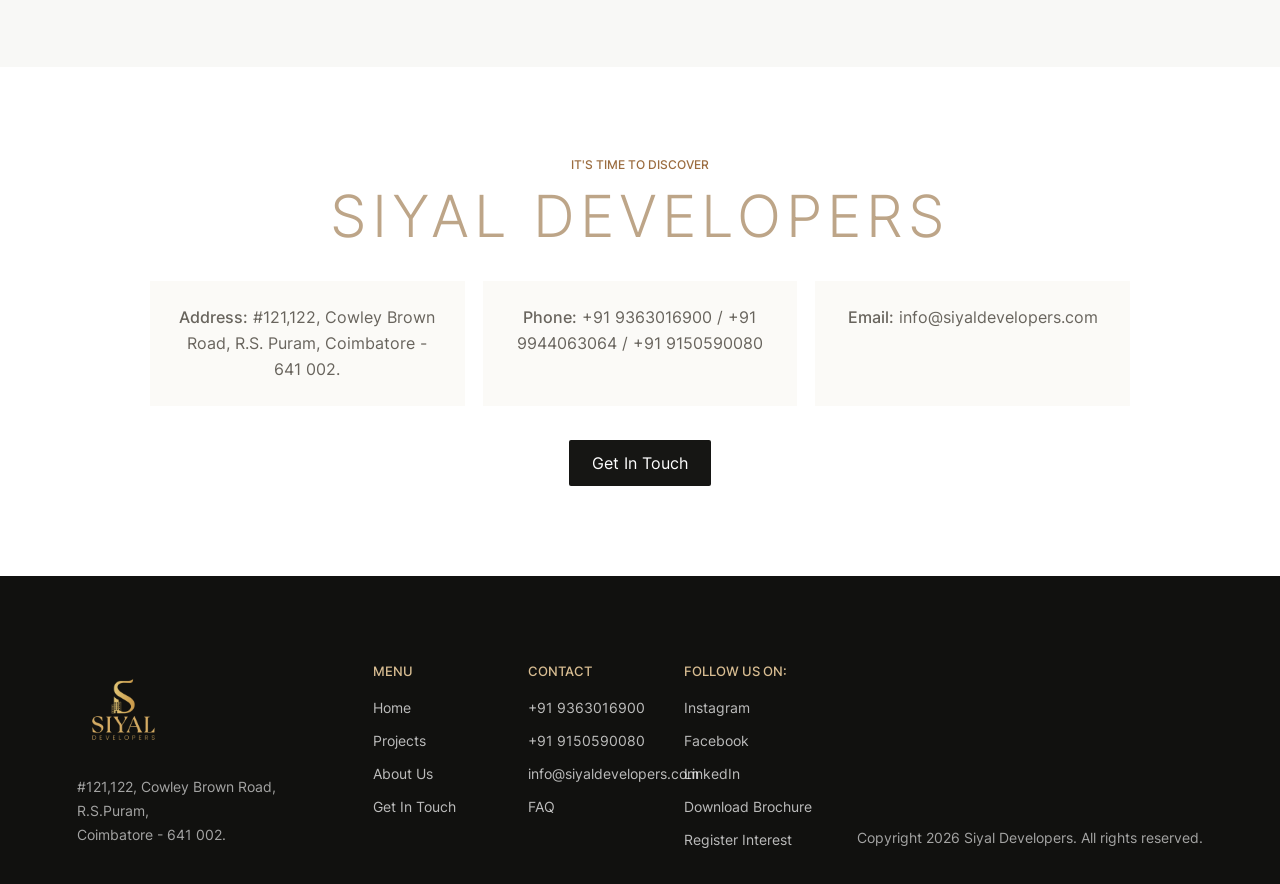
==== commit c74b0b13: "Update brochure and requested site content" ====
--- a/about.html
+++ b/about.html
@@ -117,14 +117,14 @@
   </main>
 
   <footer class="site-footer">
-    <div>
+    <div class="footer-brand">
       <img src="assets/images/siyal-logo.png" alt="Siyal Developers">
-      <p>Premium homes and investment-ready properties in Coimbatore.</p>
+      <address>#121,122, Cowley Brown Road,<br>R.S.Puram,<br>Coimbatore - 641 002.</address>
     </div>
     <nav class="footer-columns">
-      <div><h3>Menu</h3><a href="index.html#home">Home</a><a href="index.html#gallery">Projects</a><a href="about.html">About Us</a><a href="index.html#contact">Get In Touch</a></div>
-      <div><h3>Important</h3><a href="index.html#invest">Why Invest</a><a href="index.html#faqs">FAQ</a><a href="#">Download Brochure</a></div>
-      <div><h3>Connect</h3><a href="tel:+919363016900">Contact Us</a><a href="https://wa.me/919363016900" target="_blank" rel="noopener">Whatsapp</a><a href="index.html#contact">Register Interest</a></div>
+      <div><h3>Menu</h3><a href="index.html#home">Home</a><a href="projects.html">Projects</a><a href="about.html">About Us</a><a href="index.html#contact">Get In Touch</a></div>
+      <div><h3>Contact</h3><a href="tel:+919363016900">+91 9363016900</a><a href="tel:+919150590080">+91 9150590080</a><a href="mailto:info@siyaldevelopers.com">info@siyaldevelopers.com</a><a href="index.html#faqs">FAQ</a></div>
+      <div><h3>Follow us on:</h3><a href="https://www.instagram.com/siyaldevelopers/" target="_blank" rel="noopener">Instagram</a><a href="https://www.facebook.com/profile.php?id=61569257060892" target="_blank" rel="noopener">Facebook</a><a href="#" aria-disabled="true">LinkedIn</a><a href="assets/docs/siyal-brochure.pdf" download>Download Brochure</a><a href="index.html#contact">Register Interest</a></div>
     </nav>
     <p class="copyright">Copyright <span data-year></span> Siyal Developers. All rights reserved.</p>
   </footer>
@@ -141,9 +141,27 @@
       <h2>Speak with Siyal Developers</h2>
       <form class="lead-form" data-lead-form>
         <label>Name<input type="text" name="name" placeholder="Your name" required></label>
-        <label>Phone<input type="tel" name="phone" placeholder="Phone number" required></label>
+        <label>Phone
+          <div class="phone-field">
+            <select name="countryCode" aria-label="Country code">
+              <option value="+91">India +91</option>
+              <option value="+971">UAE +971</option>
+              <option value="+1">USA +1</option>
+              <option value="+44">UK +44</option>
+              <option value="+1">Canada +1</option>
+              <option value="+61">Australia +61</option>
+              <option value="+65">Singapore +65</option>
+              <option value="+966">Saudi Arabia +966</option>
+              <option value="+974">Qatar +974</option>
+              <option value="+965">Kuwait +965</option>
+              <option value="+968">Oman +968</option>
+              <option value="+973">Bahrain +973</option>
+            </select>
+            <input type="tel" name="phone" placeholder="Phone number" required>
+          </div>
+        </label>
         <label>Email<input type="email" name="email" placeholder="Email address"></label>
-        <label>Interest<select name="interest" required><option value="">Select interest</option><option>Buying a home</option><option>Investment</option><option>Site visit</option></select></label>
+        <label>Interest<select name="interest" required><option value="">Select interest</option><option>Buying a home</option><option>Investment</option><option>Site visit</option><option>Other</option></select></label>
         <label>Message<textarea name="message" placeholder="Tell us what you are looking for"></textarea></label>
         <input type="hidden" name="source" value="About page popup">
         <button class="btn btn-dark" type="submit">Submit</button>
--- a/assets/css/styles.css
+++ b/assets/css/styles.css
@@ -513,7 +513,7 @@
 
 .benefit-grid {
   display: grid;
-  grid-template-columns: repeat(4, minmax(0, 1fr));
+  grid-template-columns: repeat(3, minmax(0, 1fr));
   gap: 0;
   margin-top: 0;
   border-top: 1px solid rgba(137, 137, 137, 0.34);
@@ -668,6 +668,17 @@
   color: var(--ink);
   padding: 0 14px;
   outline: none;
+}
+
+.phone-field {
+  display: grid;
+  grid-template-columns: minmax(132px, 0.42fr) minmax(0, 1fr);
+  gap: 10px;
+}
+
+.phone-field select,
+.phone-field input {
+  min-width: 0;
 }
 
 .lead-form textarea {
@@ -776,14 +787,17 @@
 }
 
 .site-footer img {
-  width: 120px;
-  margin-bottom: 14px;
-}
-
-.site-footer p {
+  width: 92px;
+  margin-bottom: 18px;
+}
+
+.site-footer p,
+.site-footer address {
   margin: 0;
   color: rgba(255, 255, 255, 0.62);
   font-size: 14px;
+  line-height: 1.7;
+  font-style: normal;
 }
 
 .footer-columns {
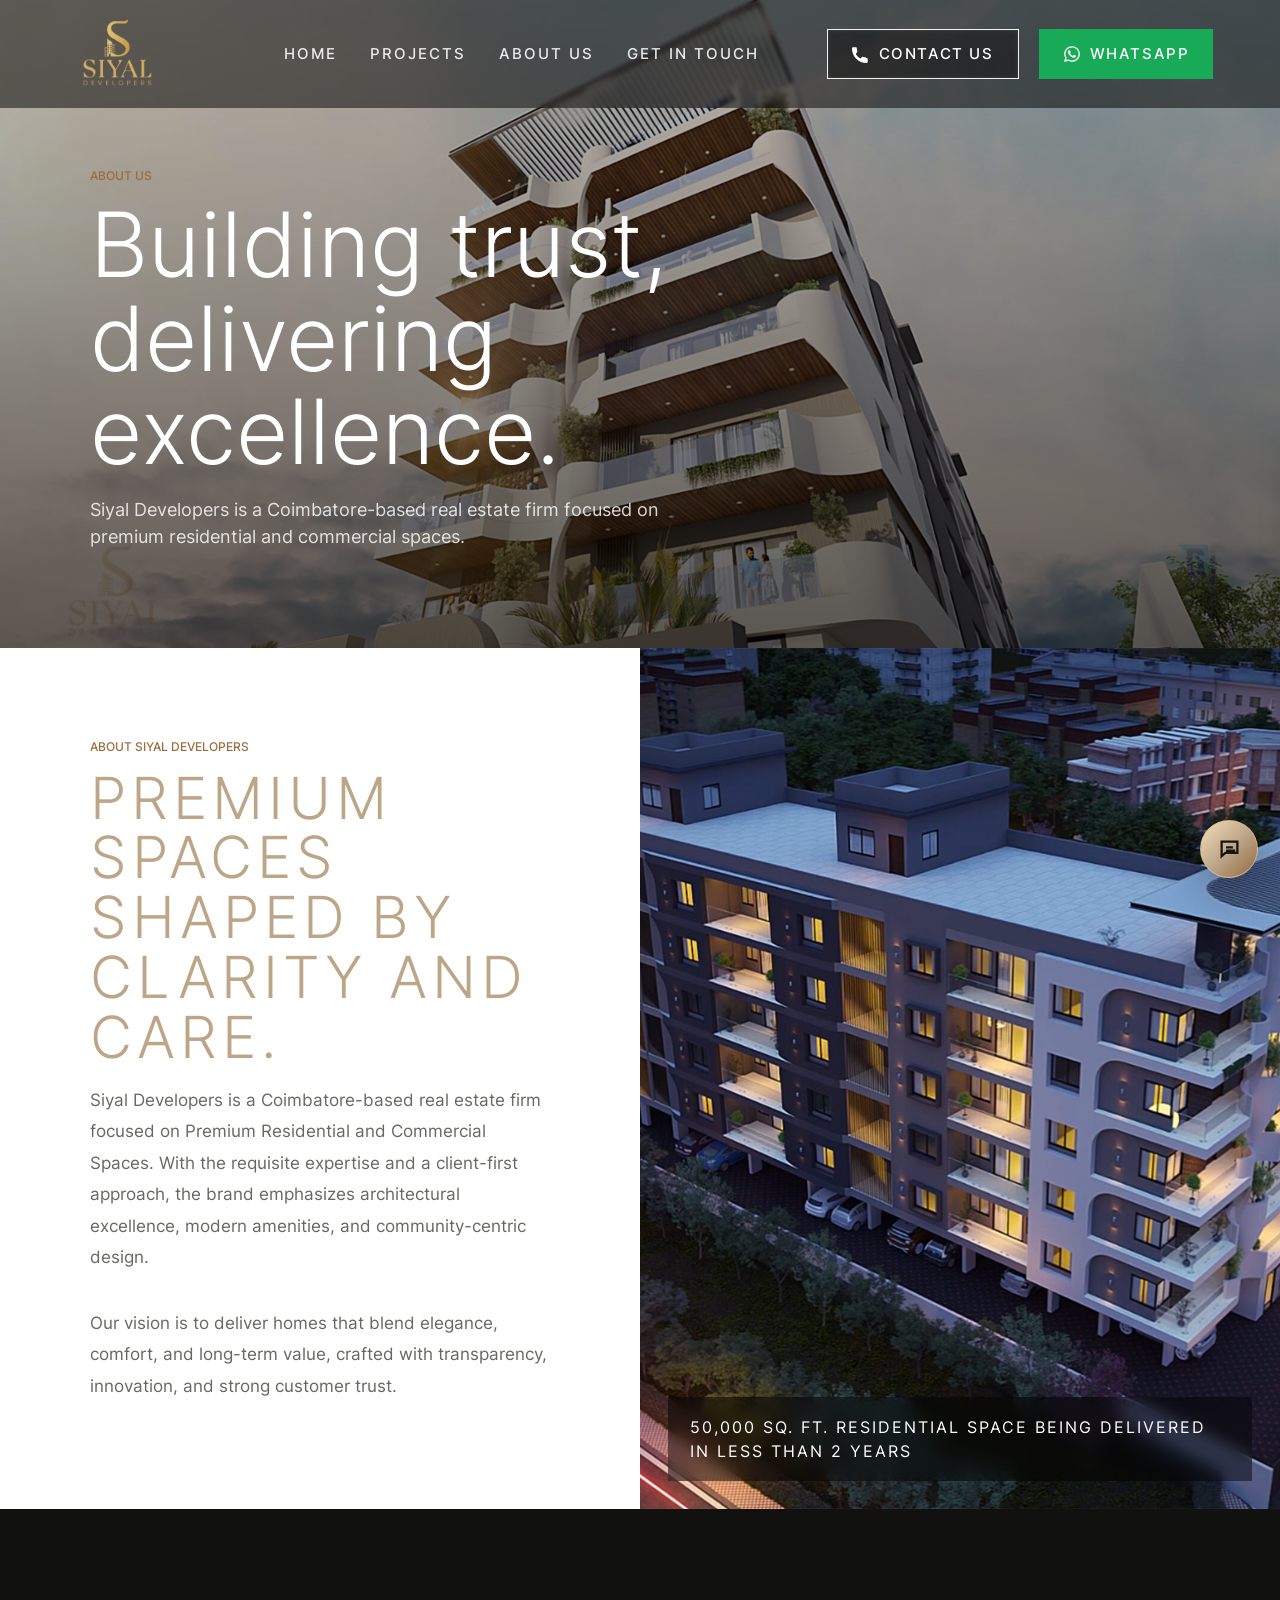
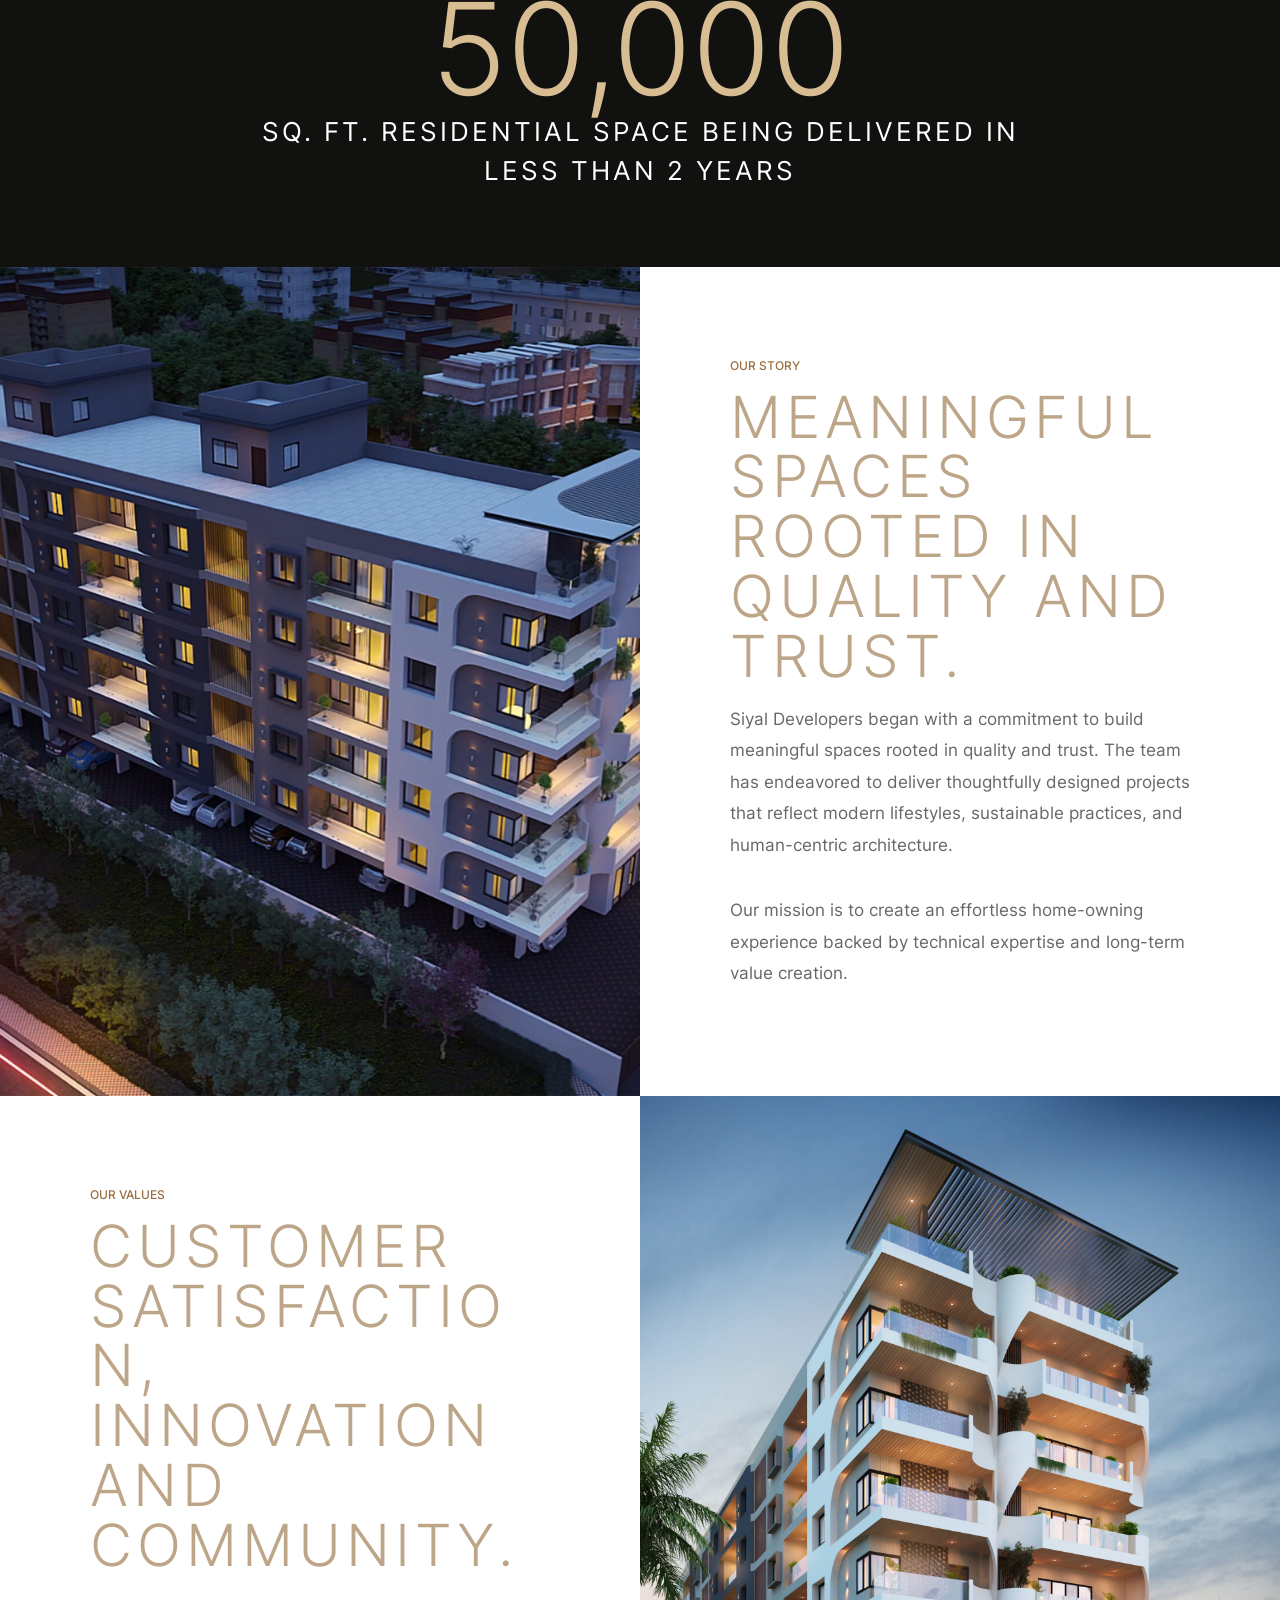
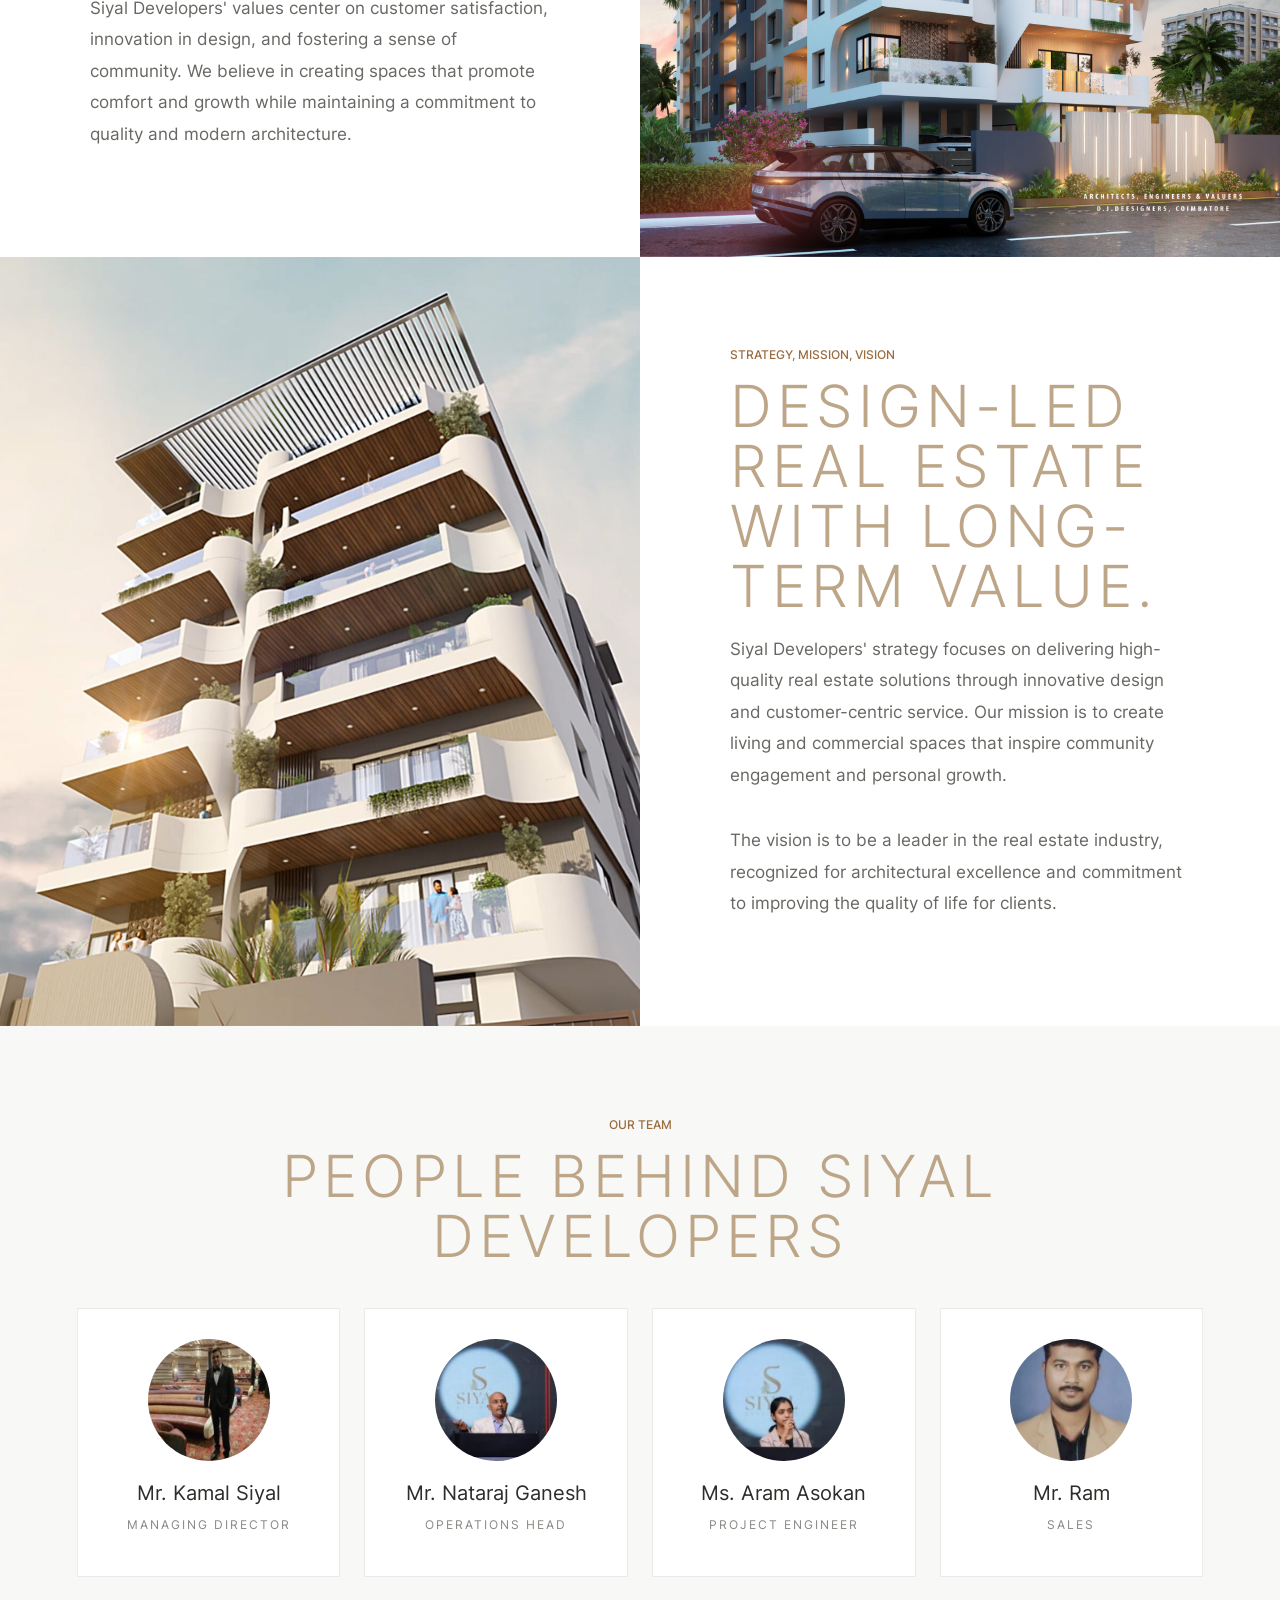
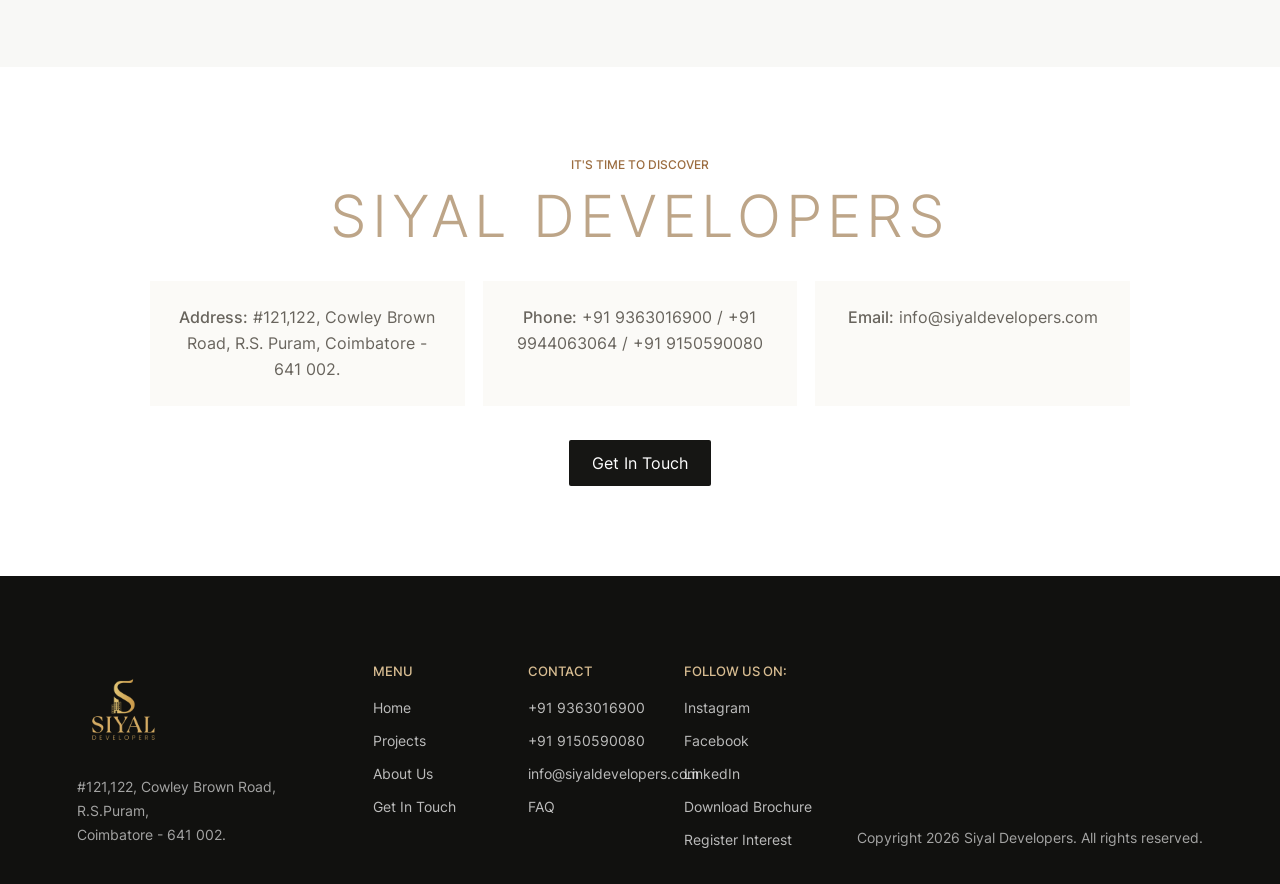
==== commit 6ae3207d: "Add sticky brochure download tab" ====
--- a/about.html
+++ b/about.html
@@ -129,6 +129,10 @@
     <p class="copyright">Copyright <span data-year></span> Siyal Developers. All rights reserved.</p>
   </footer>
 
+  <a class="sticky-brochure" href="assets/docs/siyal-brochure.pdf" download>
+    <span>Download Brochure</span>
+  </a>
+
   <button class="floating-form-btn" type="button" aria-label="Open enquiry form" data-open-form>
     <svg viewBox="0 0 24 24" aria-hidden="true"><path d="M4 4h16v12H8.7L4 20.3V4zm2 2v9.8l1.9-1.8H18V6H6zm3 3h6v2H9V9zm0 3h8v2H9v-2z"/></svg>
   </button>
@@ -170,6 +174,20 @@
     </div>
   </div>
 
+  <div class="modal success-modal" data-success-modal aria-hidden="true">
+    <div class="modal-backdrop" data-close-success></div>
+    <div class="success-dialog" role="dialog" aria-modal="true" aria-label="Enquiry submitted">
+      <button class="modal-close" type="button" aria-label="Close message" data-close-success>&times;</button>
+      <div class="success-icon" aria-hidden="true">
+        <svg viewBox="0 0 24 24"><path d="m9.4 16.6-4-4L7 11l2.4 2.4L17.8 5 19.4 6.6l-10 10z"/></svg>
+      </div>
+      <p class="eyebrow">Thank you</p>
+      <h2>Request received</h2>
+      <p>Our team will contact you soon with the project details.</p>
+      <button class="btn brochure-btn" type="button" data-close-success>Continue Browsing</button>
+    </div>
+  </div>
+
   <script src="assets/js/app.js" defer></script>
 </body>
 </html>
--- a/assets/css/styles.css
+++ b/assets/css/styles.css
@@ -872,6 +872,38 @@
   fill: currentColor;
 }
 
+.sticky-brochure {
+  position: fixed;
+  right: 0;
+  top: 50%;
+  z-index: 44;
+  min-height: 46px;
+  padding: 0 18px;
+  display: inline-flex;
+  align-items: center;
+  justify-content: center;
+  background: linear-gradient(135deg, #f4dfb9, #bda588 52%, #8f6b3f);
+  color: #17130e;
+  border: 1px solid rgba(255, 255, 255, 0.32);
+  box-shadow: 0 18px 44px rgba(0, 0, 0, 0.26);
+  transform: translateY(-50%) rotate(-90deg) translateY(50%);
+  transform-origin: right center;
+  transition: transform 0.22s ease, box-shadow 0.22s ease;
+}
+
+.sticky-brochure span {
+  font-size: 12px;
+  font-weight: 800;
+  letter-spacing: 1.9px;
+  text-transform: uppercase;
+  white-space: nowrap;
+}
+
+.sticky-brochure:hover {
+  transform: translateY(-50%) rotate(-90deg) translateY(50%) translateY(-4px);
+  box-shadow: 0 24px 58px rgba(0, 0, 0, 0.34);
+}
+
 .modal.is-open {
   display: grid;
 }
@@ -909,6 +941,53 @@
   line-height: 1;
 }
 
+.success-dialog {
+  position: relative;
+  width: min(500px, 100%);
+  padding: 44px 34px 38px;
+  background:
+    linear-gradient(150deg, rgba(255, 255, 255, 0.96), rgba(251, 247, 239, 0.98)),
+    radial-gradient(circle at top, rgba(216, 189, 146, 0.18), transparent 52%);
+  color: var(--ink);
+  text-align: center;
+  box-shadow: 0 32px 90px rgba(0, 0, 0, 0.32);
+}
+
+.success-icon {
+  width: 72px;
+  height: 72px;
+  margin: 0 auto 22px;
+  border: 1px solid rgba(216, 189, 146, 0.8);
+  border-radius: 50%;
+  background: linear-gradient(135deg, #f4dfb9, #bda588 52%, #8f6b3f);
+  color: #17130e;
+  display: grid;
+  place-items: center;
+  box-shadow: 0 18px 44px rgba(31, 27, 22, 0.18);
+}
+
+.success-icon svg {
+  width: 38px;
+  height: 38px;
+  fill: currentColor;
+}
+
+.success-dialog h2 {
+  margin-bottom: 14px;
+  color: #bda588;
+  font-size: clamp(34px, 4vw, 48px);
+  letter-spacing: 4px;
+  text-transform: uppercase;
+}
+
+.success-dialog p:not(.eyebrow) {
+  width: min(330px, 100%);
+  margin: 0 auto 26px;
+  color: #68645d;
+  font-size: 16px;
+  line-height: 1.7;
+}
+
 .about-page {
   background: #fbfaf7;
 }
@@ -929,6 +1008,397 @@
   background:
     linear-gradient(180deg, rgba(0, 0, 0, 0.18), rgba(0, 0, 0, 0.58)),
     url("../images/wide-view.webp") center/cover;
+}
+
+.project-intro,
+.floor-section,
+.location-points,
+.amenities-section,
+.interior-gallery,
+.map-section {
+  padding: clamp(64px, 7vw, 108px) clamp(18px, 6vw, 90px);
+  background: #fbfaf7;
+}
+
+.project-intro {
+  display: grid;
+  grid-template-columns: minmax(0, 0.95fr) minmax(320px, 1.05fr);
+  gap: clamp(34px, 5vw, 74px);
+  align-items: center;
+}
+
+.project-intro-copy h2,
+.floor-section h2,
+.location-points h2,
+.amenities-section h2,
+.interior-gallery h2,
+.map-section h2 {
+  color: #bda588;
+  font-size: clamp(34px, 4.6vw, 62px);
+  letter-spacing: 5px;
+  text-transform: uppercase;
+}
+
+.project-intro-copy p:not(.eyebrow) {
+  margin: 24px 0 30px;
+  color: #68645d;
+  font-size: 17px;
+  line-height: 1.85;
+}
+
+.project-facts {
+  display: grid;
+  grid-template-columns: repeat(2, minmax(0, 1fr));
+  border-top: 1px solid rgba(157, 139, 112, 0.34);
+  border-left: 1px solid rgba(157, 139, 112, 0.34);
+  background: #ffffff;
+  box-shadow: 0 26px 70px rgba(31, 27, 22, 0.08);
+}
+
+.project-facts div,
+.floor-grid article,
+.location-grid div {
+  min-height: 132px;
+  padding: 24px;
+  border-right: 1px solid rgba(157, 139, 112, 0.34);
+  border-bottom: 1px solid rgba(157, 139, 112, 0.34);
+  display: grid;
+  align-content: center;
+  gap: 9px;
+  transition: transform 0.24s ease, box-shadow 0.24s ease, background 0.24s ease;
+}
+
+.project-facts div:hover,
+.floor-grid article:hover,
+.location-grid div:hover {
+  transform: translateY(-4px);
+  background: #ffffff;
+  box-shadow: 0 18px 42px rgba(31, 27, 22, 0.09);
+  z-index: 1;
+}
+
+.project-facts span,
+.floor-grid span,
+.location-grid span {
+  color: #8a8885;
+  font-size: 11px;
+  font-weight: 700;
+  letter-spacing: 2px;
+  text-transform: uppercase;
+}
+
+.project-facts strong,
+.floor-grid strong,
+.location-grid strong {
+  color: #2f2d29;
+  font-size: clamp(19px, 2vw, 29px);
+  font-weight: 500;
+  line-height: 1.16;
+  overflow-wrap: anywhere;
+  word-break: break-word;
+}
+
+.project-facts div:nth-child(4) strong {
+  font-size: clamp(15px, 1.25vw, 20px);
+  line-height: 1.28;
+}
+
+.floor-section,
+.location-points,
+.interior-gallery {
+  text-align: center;
+}
+
+.floor-grid,
+.location-grid {
+  width: min(1120px, 100%);
+  margin: 38px auto 0;
+  display: grid;
+  border-top: 1px solid rgba(157, 139, 112, 0.34);
+  border-left: 1px solid rgba(157, 139, 112, 0.34);
+  background: #ffffff;
+}
+
+.floor-grid {
+  grid-template-columns: repeat(3, minmax(0, 1fr));
+}
+
+.location-grid {
+  grid-template-columns: repeat(6, minmax(0, 1fr));
+}
+
+.location-points {
+  background: #ffffff;
+}
+
+.location-grid div {
+  min-height: 154px;
+}
+
+.location-grid strong {
+  color: #bda588;
+  font-size: clamp(27px, 3vw, 42px);
+  font-weight: 300;
+}
+
+.amenities-section {
+  background: #11110f;
+  color: #ffffff;
+  text-align: center;
+}
+
+.amenities-section h2,
+.amenities-section .eyebrow {
+  color: #d8bd92;
+}
+
+.amenity-gallery {
+  margin-top: 42px;
+  display: grid;
+  grid-template-columns: repeat(3, minmax(0, 1fr));
+  gap: 22px;
+}
+
+.amenity-gallery article {
+  position: relative;
+  min-height: 360px;
+  overflow: hidden;
+  background: #2a2824;
+}
+
+.amenity-gallery img {
+  width: 100%;
+  height: 100%;
+  min-height: 360px;
+  object-fit: cover;
+  transition: transform 0.7s ease, filter 0.7s ease;
+}
+
+.amenity-gallery span {
+  position: absolute;
+  left: 18px;
+  right: 18px;
+  bottom: 18px;
+  padding: 13px 15px;
+  background: rgba(0, 0, 0, 0.52);
+  color: #ffffff;
+  font-size: 13px;
+  font-weight: 700;
+  letter-spacing: 2px;
+  text-transform: uppercase;
+  backdrop-filter: blur(8px);
+}
+
+.amenity-gallery article:hover img {
+  transform: scale(1.05);
+  filter: saturate(1.06) contrast(1.04);
+}
+
+.amenities-list {
+  width: min(1120px, 100%);
+  margin: 28px auto 0;
+  background: rgba(255, 255, 255, 0.06);
+  border: 1px solid rgba(216, 189, 146, 0.28);
+  text-align: left;
+}
+
+.amenities-list summary {
+  min-height: 62px;
+  padding: 0 22px;
+  display: flex;
+  align-items: center;
+  justify-content: space-between;
+  color: #d8bd92;
+  cursor: pointer;
+  font-weight: 700;
+  letter-spacing: 2px;
+  text-transform: uppercase;
+}
+
+.amenities-list summary::after {
+  content: "+";
+  width: 34px;
+  height: 34px;
+  border: 1px solid rgba(216, 189, 146, 0.42);
+  display: grid;
+  place-items: center;
+}
+
+.amenities-list[open] summary::after {
+  content: "-";
+}
+
+.amenities-list ol {
+  margin: 0;
+  padding: 0 22px 28px;
+  display: grid;
+  grid-template-columns: repeat(3, minmax(0, 1fr));
+  gap: 14px 22px;
+  list-style: none;
+  color: rgba(255, 255, 255, 0.78);
+  font-size: 14px;
+}
+
+.amenities-list li {
+  position: relative;
+  min-height: 48px;
+  padding: 13px 14px 13px 48px;
+  display: flex;
+  align-items: center;
+  background: rgba(255, 255, 255, 0.045);
+  border: 1px solid rgba(216, 189, 146, 0.15);
+  line-height: 1.35;
+  transition: transform 0.22s ease, background 0.22s ease, border-color 0.22s ease;
+}
+
+.amenities-list li::before {
+  content: "";
+  position: absolute;
+  left: 13px;
+  top: 50%;
+  width: 22px;
+  height: 22px;
+  background: #d8bd92;
+  transform: translateY(-50%);
+  clip-path: polygon(50% 0, 61% 34%, 98% 34%, 68% 55%, 79% 91%, 50% 69%, 21% 91%, 32% 55%, 2% 34%, 39% 34%);
+  opacity: 0.95;
+}
+
+.amenities-list li:hover {
+  transform: translateY(-3px);
+  background: rgba(255, 255, 255, 0.075);
+  border-color: rgba(216, 189, 146, 0.34);
+}
+
+.image-carousel {
+  position: relative;
+  width: min(1180px, 100%);
+  margin: 42px auto 0;
+  overflow: hidden;
+  background: #11110f;
+  box-shadow: 0 28px 80px rgba(27, 24, 20, 0.16);
+}
+
+.carousel-track {
+  display: flex;
+  transition: transform 0.55s ease;
+  will-change: transform;
+}
+
+.carousel-slide {
+  position: relative;
+  min-width: 100%;
+  margin: 0;
+  overflow: hidden;
+  background: #d7cab6;
+}
+
+.carousel-slide img {
+  width: 100%;
+  height: clamp(420px, 56vw, 720px);
+  object-fit: cover;
+  transform: scale(1.01);
+  transition: transform 0.7s ease, filter 0.7s ease;
+}
+
+.carousel-slide.is-active img {
+  transform: scale(1.035);
+  filter: saturate(1.04) contrast(1.03);
+}
+
+.carousel-slide figcaption {
+  position: absolute;
+  left: 24px;
+  bottom: 24px;
+  padding: 12px 18px;
+  background: rgba(0, 0, 0, 0.5);
+  color: #ffffff;
+  font-size: 13px;
+  font-weight: 700;
+  letter-spacing: 2px;
+  text-transform: uppercase;
+  backdrop-filter: blur(8px);
+}
+
+.carousel-btn {
+  position: absolute;
+  top: 50%;
+  z-index: 2;
+  width: 48px;
+  height: 48px;
+  border: 1px solid rgba(255, 255, 255, 0.48);
+  background: rgba(0, 0, 0, 0.34);
+  color: #ffffff;
+  display: grid;
+  place-items: center;
+  cursor: pointer;
+  transform: translateY(-50%);
+  backdrop-filter: blur(8px);
+  transition: background 0.22s ease, transform 0.22s ease, border-color 0.22s ease;
+}
+
+.carousel-btn:hover {
+  background: rgba(0, 0, 0, 0.56);
+  border-color: rgba(216, 189, 146, 0.85);
+  transform: translateY(-50%) scale(1.04);
+}
+
+.carousel-btn svg {
+  width: 24px;
+  height: 24px;
+  fill: currentColor;
+}
+
+.carousel-prev {
+  left: 22px;
+}
+
+.carousel-next {
+  right: 22px;
+}
+
+.carousel-dots {
+  position: absolute;
+  left: 50%;
+  bottom: 24px;
+  z-index: 2;
+  display: flex;
+  gap: 10px;
+  transform: translateX(-50%);
+}
+
+.carousel-dots button {
+  width: 34px;
+  height: 3px;
+  padding: 0;
+  border: 0;
+  background: rgba(255, 255, 255, 0.48);
+  cursor: pointer;
+  transition: background 0.22s ease, width 0.22s ease;
+}
+
+.carousel-dots button.is-active {
+  width: 48px;
+  background: #d8bd92;
+}
+
+.map-section {
+  display: grid;
+  grid-template-columns: minmax(240px, 0.58fr) minmax(0, 1.42fr);
+  gap: clamp(28px, 5vw, 68px);
+  align-items: center;
+  background: #ffffff;
+}
+
+.map-section iframe {
+  width: 100%;
+  min-height: 430px;
+  border: 0;
+  box-shadow: 0 24px 70px rgba(24, 22, 18, 0.12);
+}
+
+.project-faq {
+  background: #11110f;
 }
 
 .about-hero > div {
@@ -1100,7 +1570,18 @@
 @media (max-width: 980px) {
   .about-split,
   .about-contact-grid,
-  .team-grid {
+  .team-grid,
+  .project-intro,
+  .map-section {
+    grid-template-columns: 1fr;
+  }
+
+  .location-grid,
+  .amenities-list ol {
+    grid-template-columns: repeat(2, minmax(0, 1fr));
+  }
+
+  .amenity-gallery {
     grid-template-columns: 1fr;
   }
 
@@ -1287,6 +1768,26 @@
     height: 52px;
   }
 
+  .sticky-brochure {
+    left: 16px;
+    right: auto;
+    top: auto;
+    bottom: 18px;
+    min-height: 44px;
+    max-width: calc(100% - 92px);
+    padding: 0 14px;
+    transform: none;
+  }
+
+  .sticky-brochure:hover {
+    transform: translateY(-3px);
+  }
+
+  .sticky-brochure span {
+    font-size: 10px;
+    letter-spacing: 1.2px;
+  }
+
   .hero {
     min-height: 100svh;
     overflow: visible;
@@ -1326,6 +1827,109 @@
 
   .gallery-stack {
     padding-top: 0;
+  }
+
+  .project-intro,
+  .floor-section,
+  .location-points,
+  .amenities-section,
+  .interior-gallery,
+  .map-section {
+    padding: 54px 18px;
+  }
+
+  .project-intro-copy h2,
+  .floor-section h2,
+  .location-points h2,
+  .amenities-section h2,
+  .interior-gallery h2,
+  .map-section h2 {
+    font-size: 31px;
+    letter-spacing: 2.8px;
+  }
+
+  .project-intro-copy p:not(.eyebrow) {
+    font-size: 15px;
+    line-height: 1.75;
+  }
+
+  .project-facts,
+  .floor-grid,
+  .location-grid,
+  .amenities-list ol {
+    grid-template-columns: 1fr;
+  }
+
+  .project-facts div,
+  .floor-grid article,
+  .location-grid div {
+    min-height: 118px;
+    padding: 20px;
+  }
+
+  .amenity-gallery article,
+  .amenity-gallery img {
+    min-height: 300px;
+  }
+
+  .amenities-list summary {
+    padding: 0 16px;
+    font-size: 12px;
+    letter-spacing: 1.4px;
+  }
+
+  .amenities-list ol {
+    padding: 0 16px 24px;
+    font-size: 13px;
+  }
+
+  .amenities-list li {
+    min-height: 46px;
+    padding: 12px 12px 12px 44px;
+  }
+
+  .amenities-list li::before {
+    left: 12px;
+    width: 20px;
+    height: 20px;
+  }
+
+  .carousel-slide img,
+  .map-section iframe {
+    min-height: 320px;
+    height: 320px;
+  }
+
+  .carousel-btn {
+    width: 40px;
+    height: 40px;
+  }
+
+  .carousel-prev {
+    left: 12px;
+  }
+
+  .carousel-next {
+    right: 12px;
+  }
+
+  .carousel-slide figcaption {
+    left: 14px;
+    bottom: 16px;
+    max-width: calc(100% - 120px);
+    font-size: 11px;
+  }
+
+  .carousel-dots {
+    bottom: 18px;
+  }
+
+  .carousel-dots button {
+    width: 24px;
+  }
+
+  .carousel-dots button.is-active {
+    width: 36px;
   }
 
   .scene-card {
